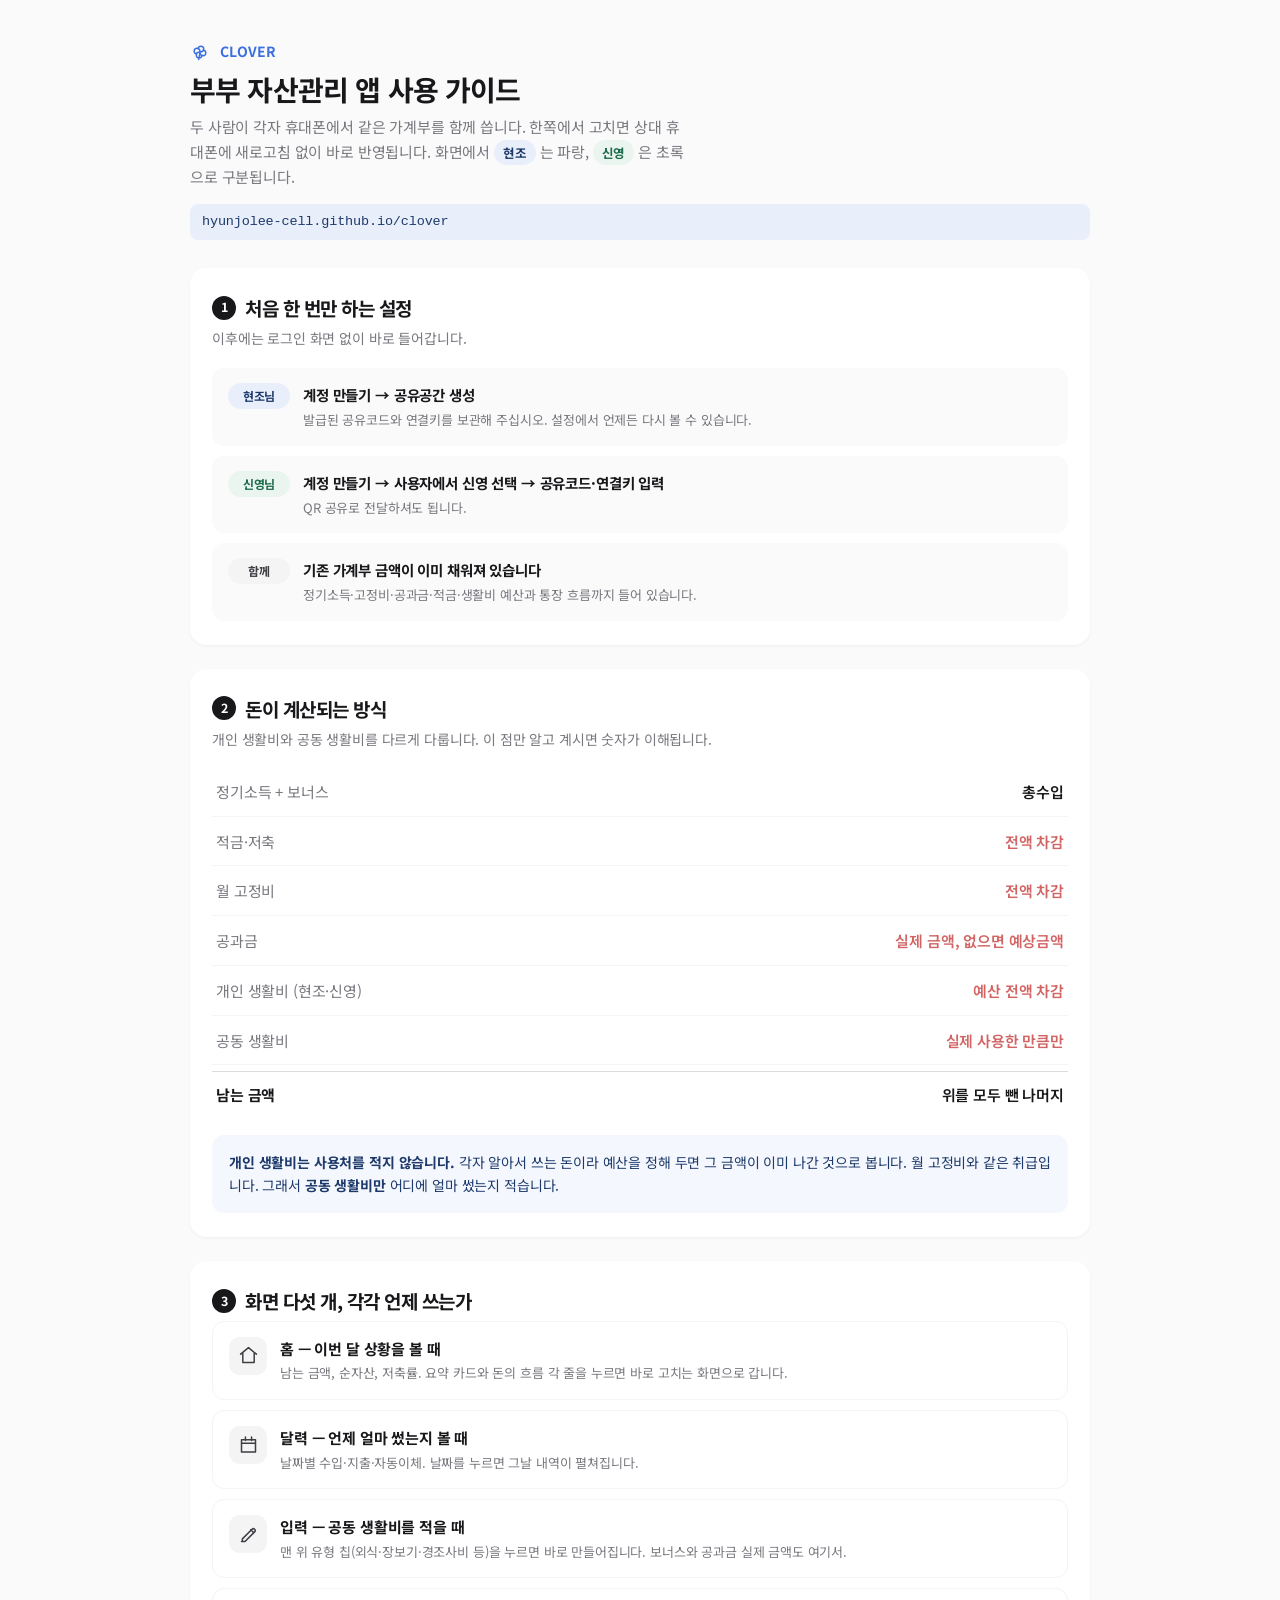
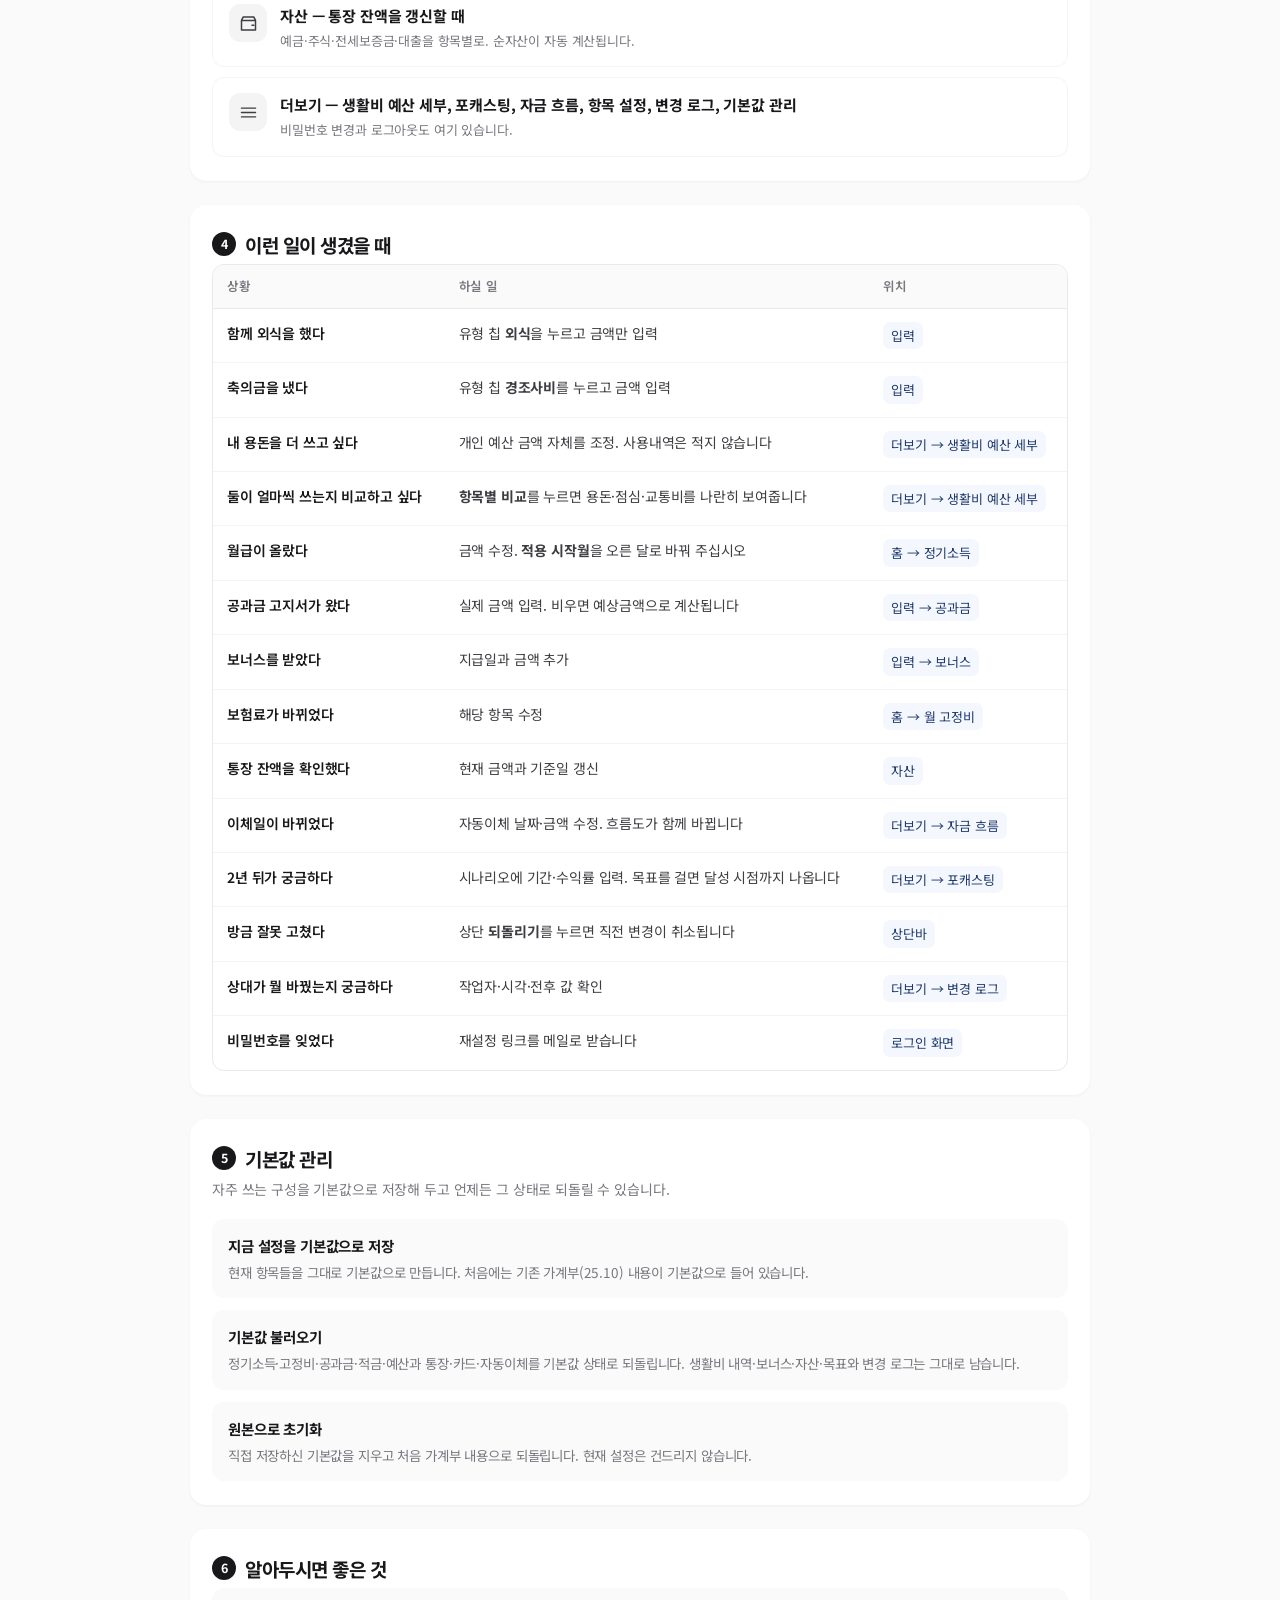
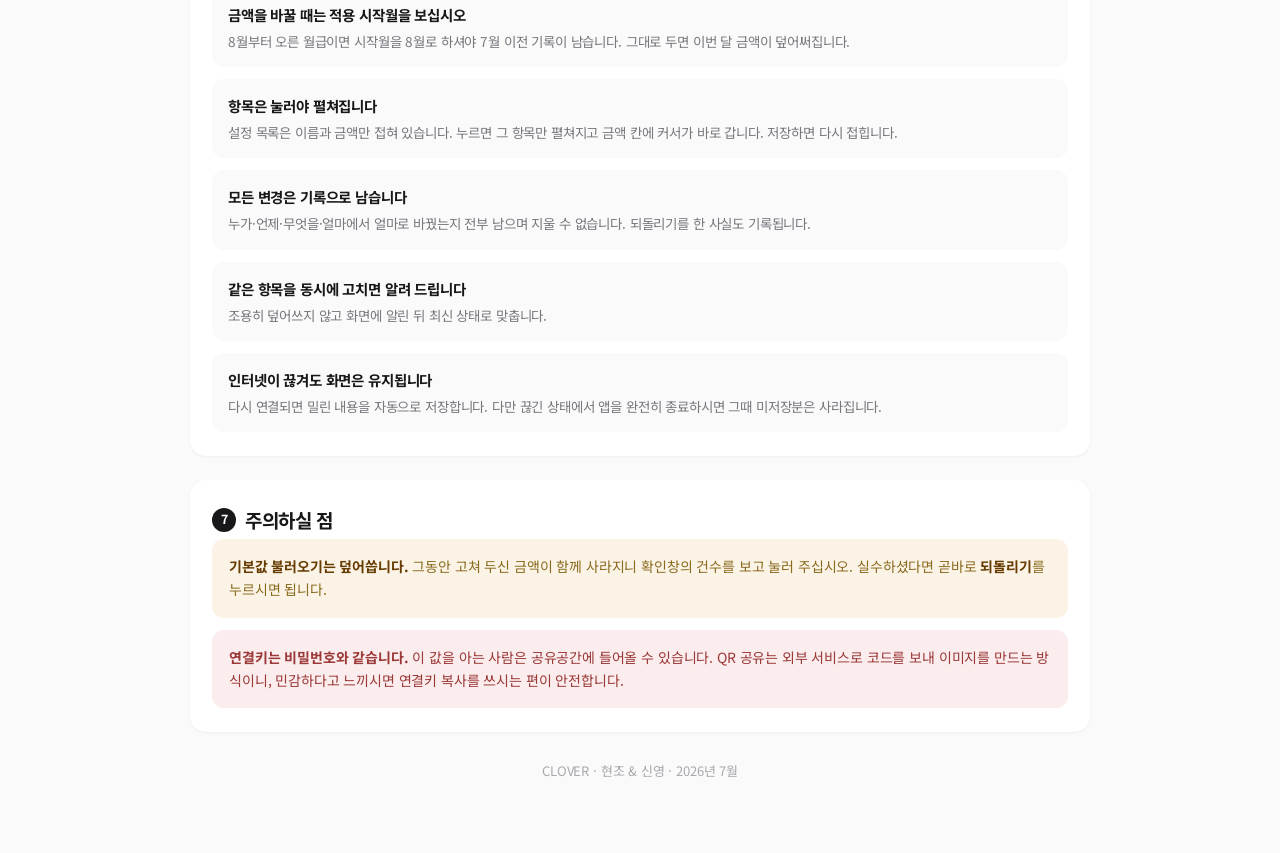
==== guide.html @ ae9b634a "요약 값에서 세부 화면으로 바로 이동 + 사용 설명서를 앱에 포함 - 현조·신영 생활비를 누르면 각자 예산 세부로 이동 - 공동 생활비 막대, 순자산, 달력·예산 세부의 요약 카드" ====
<!doctype html>
<html lang="ko">
<head>
<meta charset="UTF-8">
<meta name="viewport" content="width=device-width, initial-scale=1">
<meta name="color-scheme" content="light">
<meta name="theme-color" content="#3B6FE0">
<meta name="robots" content="noindex,nofollow">
<link rel="icon" href="./icon.svg" type="image/svg+xml">
<link rel="preconnect" href="https://fonts.gstatic.com" crossorigin>
<link rel="stylesheet" href="https://fonts.googleapis.com/css2?family=Noto+Sans+KR:wght@400;600;700&display=swap">
<title>CLOVER 사용 가이드</title>
</head>
<body>
<style>
  :root {
    color-scheme: light only;
    --blue: #3B6FE0;
    --blue-deep: #1E3A6B;
    --sky: #E8EFFB;
    --sky-light: #F4F7FD;
    --green: #3F9D78;
    --green-bg: #EAF5EF;
    --green-text: #1F6B4D;
    --g50: #FAFAFA;
    --g100: #F4F4F5;
    --g200: #E9E9EC;
    --g300: #DCDCE0;
    --g400: #A8A8AE;
    --g500: #78787F;
    --g700: #3D3D42;
    --g800: #27272A;
    --g900: #18181B;
    --danger: #D26464;
    --danger-bg: #FBEDED;
    --danger-text: #9B3838;
    --warn-bg: #FBF4E6;
    --warn-text: #8A6A1F;
    --r: 16px;
    --sh: 0 1px 3px rgba(27, 27, 31, .05);
  }
  @media (prefers-color-scheme: dark) { :root { color-scheme: light only; } }
  :root[data-theme="dark"], :root[data-theme="light"] { color-scheme: light only; }

  * { box-sizing: border-box; }

  body {
    margin: 0;
    padding: 40px 20px 72px;
    background: var(--g50);
    color: var(--g900);
    font-family: 'Noto Sans KR', -apple-system, BlinkMacSystemFont,
                 'Apple SD Gothic Neo', 'Malgun Gothic', sans-serif;
    font-size: 15px;
    line-height: 1.65;
    letter-spacing: -.01em;
    -webkit-font-smoothing: antialiased;
  }

  .wrap { max-width: 900px; margin: 0 auto; display: grid; gap: 24px; }

  header { display: grid; gap: 8px; margin-bottom: 4px; }
  .brand {
    display: inline-flex; align-items: center; gap: 10px;
    color: var(--blue); font-weight: 700; font-size: 14px; letter-spacing: .02em;
  }
  h1 { margin: 0; font-size: 28px; line-height: 1.3; letter-spacing: -.03em; text-wrap: balance; }
  .sub { margin: 0; color: var(--g500); max-width: 62ch; }
  .url {
    display: inline-block; margin-top: 6px;
    font-family: ui-monospace, SFMono-Regular, Menlo, monospace;
    font-size: 13.5px; color: var(--blue-deep);
    background: var(--sky); border-radius: 8px; padding: 7px 12px;
    text-decoration: none;
  }

  section { background: #fff; border-radius: var(--r); box-shadow: var(--sh); padding: 24px 22px; }
  h2 {
    margin: 0 0 4px; font-size: 19px; letter-spacing: -.025em;
    display: flex; align-items: center; gap: 9px;
  }
  h2 .n {
    display: grid; place-items: center;
    width: 24px; height: 24px; flex-shrink: 0;
    background: var(--g900); color: #fff;
    border-radius: 999px; font-size: 12.5px; font-weight: 700;
  }
  .cap { margin: 0 0 18px; color: var(--g500); font-size: 14px; }

  .steps { display: grid; gap: 10px; }
  .step {
    display: flex; gap: 13px; align-items: flex-start;
    background: var(--g50); border-radius: 12px; padding: 15px 16px;
  }
  .step .who {
    flex-shrink: 0; min-width: 62px;
    font-size: 12px; font-weight: 700;
    border-radius: 999px; padding: 3px 9px; text-align: center;
  }
  .who.hj { background: var(--sky); color: var(--blue-deep); }
  .who.sy { background: var(--green-bg); color: var(--green-text); }
  .who.both { background: var(--g100); color: var(--g700); }
  .step b { display: block; font-size: 14.5px; }
  .step small { display: block; color: var(--g500); font-size: 13px; margin-top: 2px; }

  .tabs { display: grid; gap: 10px; }
  .tab {
    display: flex; gap: 13px; align-items: flex-start;
    padding: 15px 16px; border: 1px solid var(--g100); border-radius: 12px;
  }
  .tab .ic {
    display: grid; place-items: center;
    width: 38px; height: 38px; flex-shrink: 0;
    background: var(--g100); color: var(--g700); border-radius: 11px;
  }
  .tab b { display: block; font-size: 15px; }
  .tab small { display: block; color: var(--g500); font-size: 13px; margin-top: 1px; }

  .table-wrap { overflow-x: auto; border-radius: 12px; border: 1px solid var(--g200); }
  table { width: 100%; border-collapse: collapse; font-size: 14px; min-width: 540px; }
  thead th {
    background: var(--g50); color: var(--g500);
    font-size: 12.5px; font-weight: 600; text-align: left;
    padding: 11px 14px; border-bottom: 1px solid var(--g200); white-space: nowrap;
  }
  tbody td { padding: 13px 14px; border-bottom: 1px solid var(--g100); vertical-align: top; }
  tbody tr:last-child td { border-bottom: none; }
  tbody td:first-child { font-weight: 600; color: var(--g900); white-space: nowrap; }
  tbody td:nth-child(2) { color: var(--g700); }
  .path {
    font-size: 13px; color: var(--blue-deep);
    background: var(--sky-light); border-radius: 7px;
    padding: 3px 8px; display: inline-block; white-space: nowrap;
  }

  /* 계산 방식 도식 */
  .calc { display: grid; gap: 2px; font-variant-numeric: tabular-nums; }
  .calc div {
    display: flex; justify-content: space-between; gap: 12px;
    padding: 11px 4px; border-bottom: 1px solid var(--g100);
  }
  .calc div:last-child { border-bottom: none; }
  .calc span { color: var(--g500); }
  .calc b { font-weight: 600; }
  .calc .sum {
    border-top: 1px solid var(--g300); border-bottom: none;
    font-weight: 700; margin-top: 4px;
  }
  .calc .sum span { color: var(--g900); font-weight: 700; }
  .minus { color: var(--danger); }
  .note-inline { color: var(--g400); font-size: 12.5px; }

  .tips { display: grid; gap: 12px; }
  .tip { display: grid; gap: 3px; padding: 15px 16px; background: var(--g50); border-radius: 12px; }
  .tip b { font-size: 14.5px; }
  .tip span { color: var(--g500); font-size: 13.5px; }

  .callout {
    background: var(--warn-bg); color: var(--warn-text);
    border-radius: 12px; padding: 16px 17px; font-size: 14px;
  }
  .callout b { color: #663C02; }
  .danger-box {
    background: var(--danger-bg); color: var(--danger-text);
    border-radius: 12px; padding: 16px 17px; font-size: 14px;
  }
  .info-box {
    background: var(--sky-light); color: var(--blue-deep);
    border-radius: 12px; padding: 16px 17px; font-size: 14px;
  }

  .chip { font-size: 12.5px; font-weight: 700; padding: 3px 9px; border-radius: 999px; }
  .chip.hj { background: var(--sky); color: var(--blue-deep); }
  .chip.sy { background: var(--green-bg); color: var(--green-text); }

  footer { color: var(--g400); font-size: 13px; text-align: center; padding-top: 4px; }

  @media (max-width: 620px) {
    body { padding: 28px 15px 56px; }
    h1 { font-size: 24px; }
    section { padding: 20px 17px; }
    .step { flex-direction: column; gap: 7px; }
    .step .who { min-width: 0; align-self: flex-start; }
  }
  @media print {
    body { background: #fff; padding: 0; }
    section { box-shadow: none; border: 1px solid var(--g200); break-inside: avoid; }
  }
</style>

<div class="wrap">
  <header>
    <span class="brand">
      <svg width="20" height="20" viewBox="0 0 24 24" fill="none" stroke="currentColor"
           stroke-width="1.7" stroke-linecap="round" stroke-linejoin="round">
        <path d="M12 12c0-2.5-1.5-4.5-3.5-4.5S5 9.2 5 11s1.6 3.2 3.5 3.2M12 12c2.5 0 4.5-1.5 4.5-3.5S14.8 5 13 5s-3.2 1.6-3.2 3.5M12 12c0 2.5 1.5 4.5 3.5 4.5S19 14.8 19 13s-1.6-3.2-3.5-3.2M12 12c-2.5 0-4.5 1.5-4.5 3.5S9.2 19 11 19s3.2-1.6 3.2-3.5M12 12l-1.5 9"/>
      </svg>
      CLOVER
    </span>
    <h1>부부 자산관리 앱 사용 가이드</h1>
    <p class="sub">두 사람이 각자 휴대폰에서 같은 가계부를 함께 씁니다.
      한쪽에서 고치면 상대 휴대폰에 새로고침 없이 바로 반영됩니다.
      화면에서 <span class="chip hj">현조</span> 는 파랑, <span class="chip sy">신영</span> 은 초록으로 구분됩니다.</p>
    <a class="url" href="https://hyunjolee-cell.github.io/clover/" target="_blank"
       rel="noopener">hyunjolee-cell.github.io/clover</a>
  </header>

  <section>
    <h2><span class="n">1</span>처음 한 번만 하는 설정</h2>
    <p class="cap">이후에는 로그인 화면 없이 바로 들어갑니다.</p>
    <div class="steps">
      <div class="step">
        <span class="who hj">현조님</span>
        <div>
          <b>계정 만들기 → 공유공간 생성</b>
          <small>발급된 공유코드와 연결키를 보관해 주십시오. 설정에서 언제든 다시 볼 수 있습니다.</small>
        </div>
      </div>
      <div class="step">
        <span class="who sy">신영님</span>
        <div>
          <b>계정 만들기 → 사용자에서 신영 선택 → 공유코드·연결키 입력</b>
          <small>QR 공유로 전달하셔도 됩니다.</small>
        </div>
      </div>
      <div class="step">
        <span class="who both">함께</span>
        <div>
          <b>기존 가계부 금액이 이미 채워져 있습니다</b>
          <small>정기소득·고정비·공과금·적금·생활비 예산과 통장 흐름까지 들어 있습니다.</small>
        </div>
      </div>
    </div>
  </section>

  <section>
    <h2><span class="n">2</span>돈이 계산되는 방식</h2>
    <p class="cap">개인 생활비와 공동 생활비를 다르게 다룹니다. 이 점만 알고 계시면 숫자가 이해됩니다.</p>
    <div class="calc">
      <div><span>정기소득 + 보너스</span><b>총수입</b></div>
      <div><span>적금·저축</span><b class="minus">전액 차감</b></div>
      <div><span>월 고정비</span><b class="minus">전액 차감</b></div>
      <div><span>공과금</span><b class="minus">실제 금액, 없으면 예상금액</b></div>
      <div><span>개인 생활비 (현조·신영)</span><b class="minus">예산 전액 차감</b></div>
      <div><span>공동 생활비</span><b class="minus">실제 사용한 만큼만</b></div>
      <div class="sum"><span>남는 금액</span><b>위를 모두 뺀 나머지</b></div>
    </div>
    <div class="info-box" style="margin-top:16px">
      <b>개인 생활비는 사용처를 적지 않습니다.</b>
      각자 알아서 쓰는 돈이라 예산을 정해 두면 그 금액이 이미 나간 것으로 봅니다.
      월 고정비와 같은 취급입니다. 그래서 <b>공동 생활비만</b> 어디에 얼마 썼는지 적습니다.
    </div>
  </section>

  <section>
    <h2><span class="n">3</span>화면 다섯 개, 각각 언제 쓰는가</h2>
    <div class="tabs">
      <div class="tab">
        <span class="ic"><svg width="21" height="21" viewBox="0 0 24 24" fill="none" stroke="currentColor" stroke-width="1.7" stroke-linecap="round" stroke-linejoin="round"><path d="M3 10.5 12 3l9 7.5M5.5 9.5V20h13V9.5"/></svg></span>
        <div><b>홈 — 이번 달 상황을 볼 때</b>
          <small>남는 금액, 순자산, 저축률. 요약 카드와 돈의 흐름 각 줄을 누르면 바로 고치는 화면으로 갑니다.</small></div>
      </div>
      <div class="tab">
        <span class="ic"><svg width="21" height="21" viewBox="0 0 24 24" fill="none" stroke="currentColor" stroke-width="1.7" stroke-linecap="round" stroke-linejoin="round"><path d="M4 6.5h16v14H4zM4 10.5h16M8.5 3.5v4M15.5 3.5v4"/></svg></span>
        <div><b>달력 — 언제 얼마 썼는지 볼 때</b>
          <small>날짜별 수입·지출·자동이체. 날짜를 누르면 그날 내역이 펼쳐집니다.</small></div>
      </div>
      <div class="tab">
        <span class="ic"><svg width="21" height="21" viewBox="0 0 24 24" fill="none" stroke="currentColor" stroke-width="1.7" stroke-linecap="round" stroke-linejoin="round"><path d="M4 20h4L19 9a2.1 2.1 0 0 0-3-3L5 17v3zM14.5 6.5l3 3"/></svg></span>
        <div><b>입력 — 공동 생활비를 적을 때</b>
          <small>맨 위 유형 칩(외식·장보기·경조사비 등)을 누르면 바로 만들어집니다. 보너스와 공과금 실제 금액도 여기서.</small></div>
      </div>
      <div class="tab">
        <span class="ic"><svg width="21" height="21" viewBox="0 0 24 24" fill="none" stroke="currentColor" stroke-width="1.7" stroke-linecap="round" stroke-linejoin="round"><path d="M4 8.5h16v11H4zM4 8.5 6 4.5h12l2 4M16 14h2"/></svg></span>
        <div><b>자산 — 통장 잔액을 갱신할 때</b>
          <small>예금·주식·전세보증금·대출을 항목별로. 순자산이 자동 계산됩니다.</small></div>
      </div>
      <div class="tab">
        <span class="ic"><svg width="21" height="21" viewBox="0 0 24 24" fill="none" stroke="currentColor" stroke-width="1.7" stroke-linecap="round" stroke-linejoin="round"><path d="M4 7h16M4 12h16M4 17h16"/></svg></span>
        <div><b>더보기 — 생활비 예산 세부, 포캐스팅, 자금 흐름, 항목 설정, 변경 로그, 기본값 관리</b>
          <small>비밀번호 변경과 로그아웃도 여기 있습니다.</small></div>
      </div>
    </div>
  </section>

  <section>
    <h2><span class="n">4</span>이런 일이 생겼을 때</h2>
    <div class="table-wrap">
      <table>
        <thead><tr><th>상황</th><th>하실 일</th><th>위치</th></tr></thead>
        <tbody>
          <tr>
            <td>함께 외식을 했다</td>
            <td>유형 칩 <b>외식</b>을 누르고 금액만 입력</td>
            <td><span class="path">입력</span></td>
          </tr>
          <tr>
            <td>축의금을 냈다</td>
            <td>유형 칩 <b>경조사비</b>를 누르고 금액 입력</td>
            <td><span class="path">입력</span></td>
          </tr>
          <tr>
            <td>내 용돈을 더 쓰고 싶다</td>
            <td>개인 예산 금액 자체를 조정. 사용내역은 적지 않습니다</td>
            <td><span class="path">더보기 → 생활비 예산 세부</span></td>
          </tr>
          <tr>
            <td>둘이 얼마씩 쓰는지 비교하고 싶다</td>
            <td><b>항목별 비교</b>를 누르면 용돈·점심·교통비를 나란히 보여줍니다</td>
            <td><span class="path">더보기 → 생활비 예산 세부</span></td>
          </tr>
          <tr>
            <td>월급이 올랐다</td>
            <td>금액 수정. <b>적용 시작월</b>을 오른 달로 바꿔 주십시오</td>
            <td><span class="path">홈 → 정기소득</span></td>
          </tr>
          <tr>
            <td>공과금 고지서가 왔다</td>
            <td>실제 금액 입력. 비우면 예상금액으로 계산됩니다</td>
            <td><span class="path">입력 → 공과금</span></td>
          </tr>
          <tr>
            <td>보너스를 받았다</td>
            <td>지급일과 금액 추가</td>
            <td><span class="path">입력 → 보너스</span></td>
          </tr>
          <tr>
            <td>보험료가 바뀌었다</td>
            <td>해당 항목 수정</td>
            <td><span class="path">홈 → 월 고정비</span></td>
          </tr>
          <tr>
            <td>통장 잔액을 확인했다</td>
            <td>현재 금액과 기준일 갱신</td>
            <td><span class="path">자산</span></td>
          </tr>
          <tr>
            <td>이체일이 바뀌었다</td>
            <td>자동이체 날짜·금액 수정. 흐름도가 함께 바뀝니다</td>
            <td><span class="path">더보기 → 자금 흐름</span></td>
          </tr>
          <tr>
            <td>2년 뒤가 궁금하다</td>
            <td>시나리오에 기간·수익률 입력. 목표를 걸면 달성 시점까지 나옵니다</td>
            <td><span class="path">더보기 → 포캐스팅</span></td>
          </tr>
          <tr>
            <td>방금 잘못 고쳤다</td>
            <td>상단 <b>되돌리기</b>를 누르면 직전 변경이 취소됩니다</td>
            <td><span class="path">상단바</span></td>
          </tr>
          <tr>
            <td>상대가 뭘 바꿨는지 궁금하다</td>
            <td>작업자·시각·전후 값 확인</td>
            <td><span class="path">더보기 → 변경 로그</span></td>
          </tr>
          <tr>
            <td>비밀번호를 잊었다</td>
            <td>재설정 링크를 메일로 받습니다</td>
            <td><span class="path">로그인 화면</span></td>
          </tr>
        </tbody>
      </table>
    </div>
  </section>

  <section>
    <h2><span class="n">5</span>기본값 관리</h2>
    <p class="cap">자주 쓰는 구성을 기본값으로 저장해 두고 언제든 그 상태로 되돌릴 수 있습니다.</p>
    <div class="tips">
      <div class="tip">
        <b>지금 설정을 기본값으로 저장</b>
        <span>현재 항목들을 그대로 기본값으로 만듭니다.
          처음에는 기존 가계부(25.10) 내용이 기본값으로 들어 있습니다.</span>
      </div>
      <div class="tip">
        <b>기본값 불러오기</b>
        <span>정기소득·고정비·공과금·적금·예산과 통장·카드·자동이체를 기본값 상태로 되돌립니다.
          생활비 내역·보너스·자산·목표와 변경 로그는 그대로 남습니다.</span>
      </div>
      <div class="tip">
        <b>원본으로 초기화</b>
        <span>직접 저장하신 기본값을 지우고 처음 가계부 내용으로 되돌립니다.
          현재 설정은 건드리지 않습니다.</span>
      </div>
    </div>
  </section>

  <section>
    <h2><span class="n">6</span>알아두시면 좋은 것</h2>
    <div class="tips">
      <div class="tip">
        <b>금액을 바꿀 때는 적용 시작월을 보십시오</b>
        <span>8월부터 오른 월급이면 시작월을 8월로 하셔야 7월 이전 기록이 남습니다.
          그대로 두면 이번 달 금액이 덮어써집니다.</span>
      </div>
      <div class="tip">
        <b>항목은 눌러야 펼쳐집니다</b>
        <span>설정 목록은 이름과 금액만 접혀 있습니다.
          누르면 그 항목만 펼쳐지고 금액 칸에 커서가 바로 갑니다. 저장하면 다시 접힙니다.</span>
      </div>
      <div class="tip">
        <b>모든 변경은 기록으로 남습니다</b>
        <span>누가·언제·무엇을·얼마에서 얼마로 바꿨는지 전부 남으며 지울 수 없습니다.
          되돌리기를 한 사실도 기록됩니다.</span>
      </div>
      <div class="tip">
        <b>같은 항목을 동시에 고치면 알려 드립니다</b>
        <span>조용히 덮어쓰지 않고 화면에 알린 뒤 최신 상태로 맞춥니다.</span>
      </div>
      <div class="tip">
        <b>인터넷이 끊겨도 화면은 유지됩니다</b>
        <span>다시 연결되면 밀린 내용을 자동으로 저장합니다.
          다만 끊긴 상태에서 앱을 완전히 종료하시면 그때 미저장분은 사라집니다.</span>
      </div>
    </div>
  </section>

  <section>
    <h2><span class="n">7</span>주의하실 점</h2>
    <div class="tips">
      <div class="callout">
        <b>기본값 불러오기는 덮어씁니다.</b>
        그동안 고쳐 두신 금액이 함께 사라지니 확인창의 건수를 보고 눌러 주십시오.
        실수하셨다면 곧바로 <b>되돌리기</b>를 누르시면 됩니다.
      </div>
      <div class="danger-box">
        <b>연결키는 비밀번호와 같습니다.</b>
        이 값을 아는 사람은 공유공간에 들어올 수 있습니다.
        QR 공유는 외부 서비스로 코드를 보내 이미지를 만드는 방식이니,
        민감하다고 느끼시면 연결키 복사를 쓰시는 편이 안전합니다.
      </div>
    </div>
  </section>

  <footer>CLOVER · 현조 &amp; 신영 · 2026년 7월</footer>
</div>

</body>
</html>
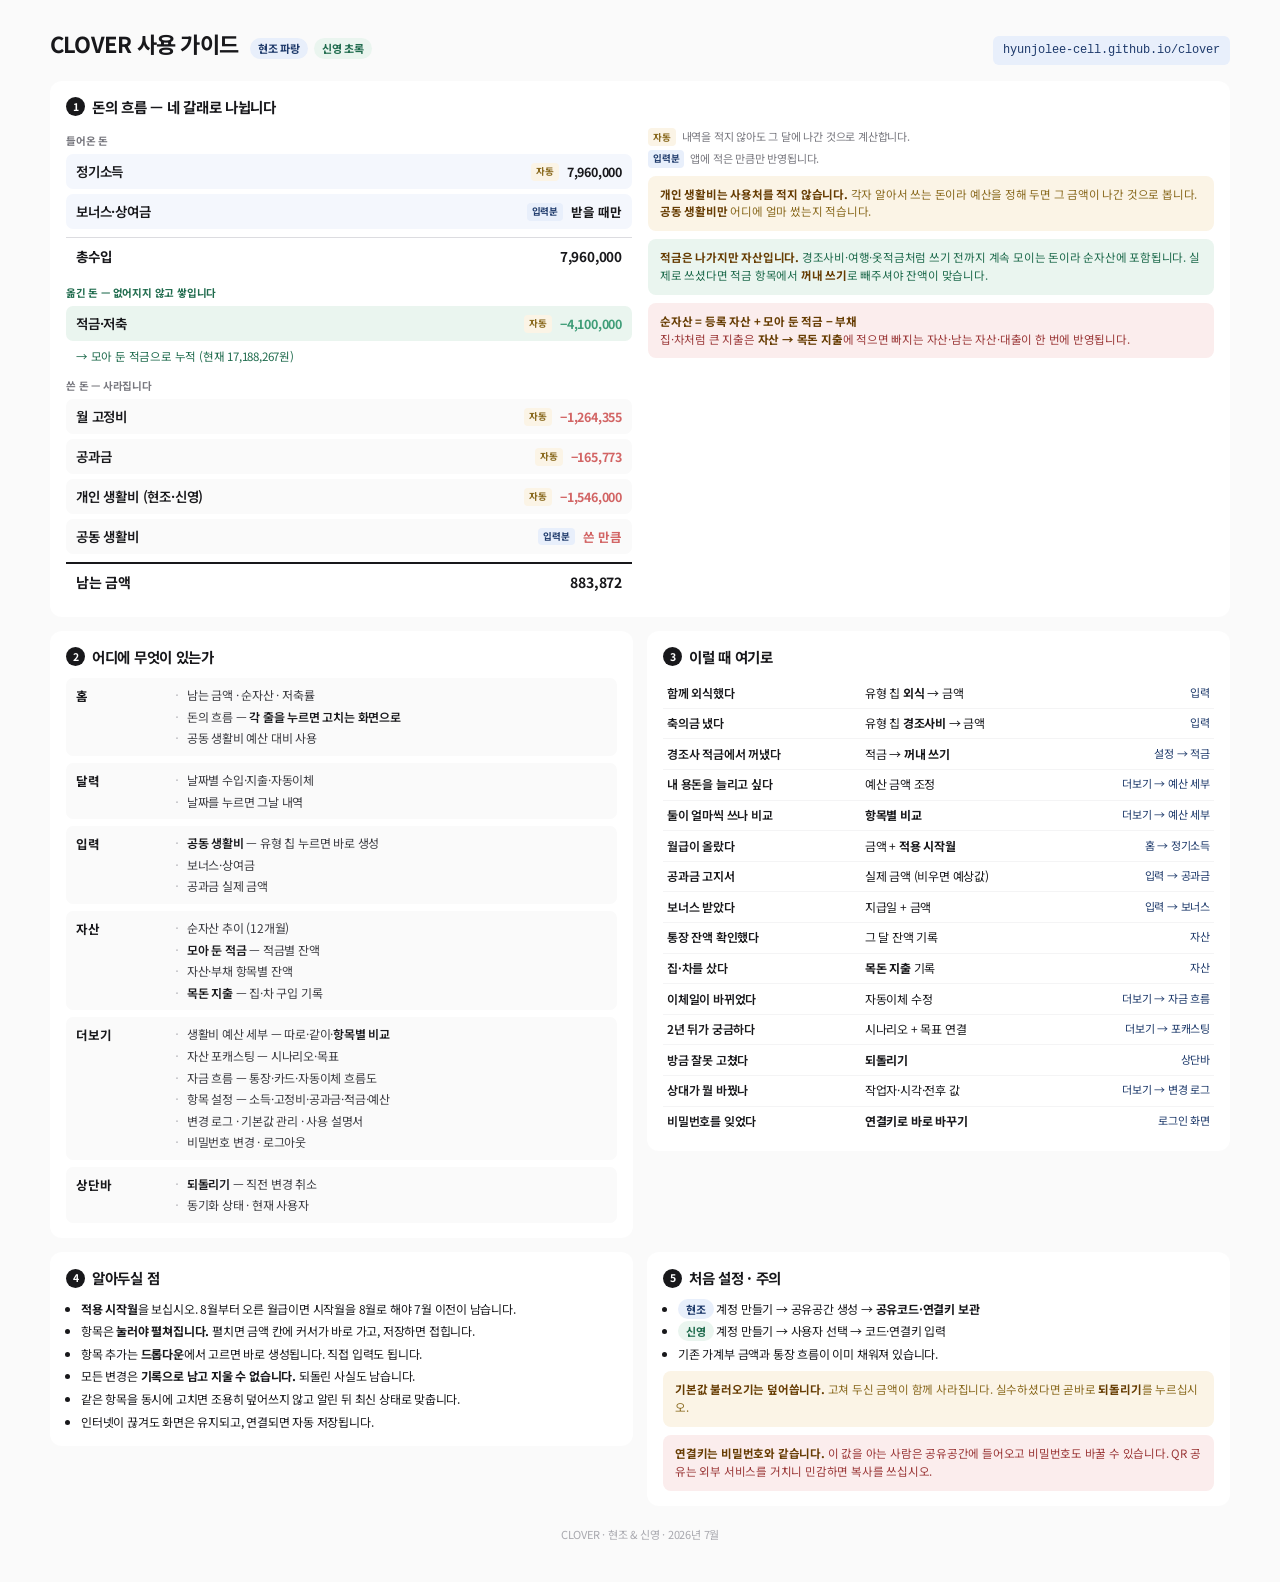
==== commit f99a4b59: "사용 설명서를 한 장으로 압축하고 돈의 흐름 로직 반영 - 돈의 흐름을 들어온 돈 / 옮긴 돈(쌓임) / 쓴 돈 세 묶음 도식으로 - 자동·입력분 구분을 태그로 표시 - 화면별 기" ====
--- a/guide.html
+++ b/guide.html
@@ -15,423 +15,292 @@
 <style>
   :root {
     color-scheme: light only;
-    --blue: #3B6FE0;
-    --blue-deep: #1E3A6B;
-    --sky: #E8EFFB;
-    --sky-light: #F4F7FD;
-    --green: #3F9D78;
-    --green-bg: #EAF5EF;
-    --green-text: #1F6B4D;
-    --g50: #FAFAFA;
-    --g100: #F4F4F5;
-    --g200: #E9E9EC;
-    --g300: #DCDCE0;
-    --g400: #A8A8AE;
-    --g500: #78787F;
-    --g700: #3D3D42;
-    --g800: #27272A;
-    --g900: #18181B;
-    --danger: #D26464;
-    --danger-bg: #FBEDED;
-    --danger-text: #9B3838;
-    --warn-bg: #FBF4E6;
-    --warn-text: #8A6A1F;
-    --r: 16px;
-    --sh: 0 1px 3px rgba(27, 27, 31, .05);
+    --blue: #3B6FE0; --blue-deep: #1E3A6B; --sky: #E8EFFB; --sky-l: #F4F7FD;
+    --green: #3F9D78; --green-bg: #EAF5EF; --green-t: #1F6B4D;
+    --warn-bg: #FBF4E6; --warn-t: #8A6A1F;
+    --red: #D26464; --red-bg: #FBEDED; --red-t: #9B3838;
+    --g50: #FAFAFA; --g100: #F4F4F5; --g200: #E9E9EC; --g300: #DCDCE0;
+    --g400: #A8A8AE; --g500: #78787F; --g700: #3D3D42; --g900: #18181B;
   }
   @media (prefers-color-scheme: dark) { :root { color-scheme: light only; } }
   :root[data-theme="dark"], :root[data-theme="light"] { color-scheme: light only; }
 
   * { box-sizing: border-box; }
-
   body {
-    margin: 0;
-    padding: 40px 20px 72px;
-    background: var(--g50);
-    color: var(--g900);
-    font-family: 'Noto Sans KR', -apple-system, BlinkMacSystemFont,
-                 'Apple SD Gothic Neo', 'Malgun Gothic', sans-serif;
-    font-size: 15px;
-    line-height: 1.65;
-    letter-spacing: -.01em;
+    margin: 0; padding: 26px 18px 40px;
+    background: var(--g50); color: var(--g900);
+    font-family: 'Noto Sans KR', -apple-system, 'Malgun Gothic', sans-serif;
+    font-size: 13.5px; line-height: 1.55; letter-spacing: -.015em;
     -webkit-font-smoothing: antialiased;
   }
-
-  .wrap { max-width: 900px; margin: 0 auto; display: grid; gap: 24px; }
-
-  header { display: grid; gap: 8px; margin-bottom: 4px; }
-  .brand {
-    display: inline-flex; align-items: center; gap: 10px;
-    color: var(--blue); font-weight: 700; font-size: 14px; letter-spacing: .02em;
-  }
-  h1 { margin: 0; font-size: 28px; line-height: 1.3; letter-spacing: -.03em; text-wrap: balance; }
-  .sub { margin: 0; color: var(--g500); max-width: 62ch; }
+  .wrap { max-width: 1180px; margin: 0 auto; }
+
+  header { display: flex; align-items: baseline; gap: 12px; flex-wrap: wrap; margin-bottom: 16px; }
+  h1 { margin: 0; font-size: 22px; letter-spacing: -.035em; }
+  .who { display: flex; gap: 6px; }
+  .chip { font-size: 11px; font-weight: 700; padding: 2px 8px; border-radius: 999px; }
+  .chip.hj { background: var(--sky); color: var(--blue-deep); }
+  .chip.sy { background: var(--green-bg); color: var(--green-t); }
   .url {
-    display: inline-block; margin-top: 6px;
-    font-family: ui-monospace, SFMono-Regular, Menlo, monospace;
-    font-size: 13.5px; color: var(--blue-deep);
-    background: var(--sky); border-radius: 8px; padding: 7px 12px;
-    text-decoration: none;
-  }
-
-  section { background: #fff; border-radius: var(--r); box-shadow: var(--sh); padding: 24px 22px; }
+    margin-left: auto; font-family: ui-monospace, Menlo, monospace; font-size: 12px;
+    color: var(--blue-deep); background: var(--sky); padding: 5px 10px;
+    border-radius: 6px; text-decoration: none;
+  }
+
+  .cols { display: grid; grid-template-columns: 1fr 1fr; gap: 14px; align-items: start; }
+  section { background: #fff; border-radius: 12px; padding: 15px 16px; margin-bottom: 14px; }
   h2 {
-    margin: 0 0 4px; font-size: 19px; letter-spacing: -.025em;
-    display: flex; align-items: center; gap: 9px;
+    margin: 0 0 10px; font-size: 14.5px; letter-spacing: -.02em;
+    display: flex; align-items: center; gap: 7px;
   }
   h2 .n {
-    display: grid; place-items: center;
-    width: 24px; height: 24px; flex-shrink: 0;
-    background: var(--g900); color: #fff;
-    border-radius: 999px; font-size: 12.5px; font-weight: 700;
-  }
-  .cap { margin: 0 0 18px; color: var(--g500); font-size: 14px; }
-
-  .steps { display: grid; gap: 10px; }
-  .step {
-    display: flex; gap: 13px; align-items: flex-start;
-    background: var(--g50); border-radius: 12px; padding: 15px 16px;
-  }
-  .step .who {
-    flex-shrink: 0; min-width: 62px;
-    font-size: 12px; font-weight: 700;
-    border-radius: 999px; padding: 3px 9px; text-align: center;
-  }
-  .who.hj { background: var(--sky); color: var(--blue-deep); }
-  .who.sy { background: var(--green-bg); color: var(--green-text); }
-  .who.both { background: var(--g100); color: var(--g700); }
-  .step b { display: block; font-size: 14.5px; }
-  .step small { display: block; color: var(--g500); font-size: 13px; margin-top: 2px; }
-
-  .tabs { display: grid; gap: 10px; }
-  .tab {
-    display: flex; gap: 13px; align-items: flex-start;
-    padding: 15px 16px; border: 1px solid var(--g100); border-radius: 12px;
-  }
-  .tab .ic {
-    display: grid; place-items: center;
-    width: 38px; height: 38px; flex-shrink: 0;
-    background: var(--g100); color: var(--g700); border-radius: 11px;
-  }
-  .tab b { display: block; font-size: 15px; }
-  .tab small { display: block; color: var(--g500); font-size: 13px; margin-top: 1px; }
-
-  .table-wrap { overflow-x: auto; border-radius: 12px; border: 1px solid var(--g200); }
-  table { width: 100%; border-collapse: collapse; font-size: 14px; min-width: 540px; }
-  thead th {
-    background: var(--g50); color: var(--g500);
-    font-size: 12.5px; font-weight: 600; text-align: left;
-    padding: 11px 14px; border-bottom: 1px solid var(--g200); white-space: nowrap;
-  }
-  tbody td { padding: 13px 14px; border-bottom: 1px solid var(--g100); vertical-align: top; }
-  tbody tr:last-child td { border-bottom: none; }
-  tbody td:first-child { font-weight: 600; color: var(--g900); white-space: nowrap; }
-  tbody td:nth-child(2) { color: var(--g700); }
-  .path {
-    font-size: 13px; color: var(--blue-deep);
-    background: var(--sky-light); border-radius: 7px;
-    padding: 3px 8px; display: inline-block; white-space: nowrap;
-  }
-
-  /* 계산 방식 도식 */
-  .calc { display: grid; gap: 2px; font-variant-numeric: tabular-nums; }
-  .calc div {
-    display: flex; justify-content: space-between; gap: 12px;
-    padding: 11px 4px; border-bottom: 1px solid var(--g100);
-  }
-  .calc div:last-child { border-bottom: none; }
-  .calc span { color: var(--g500); }
-  .calc b { font-weight: 600; }
-  .calc .sum {
-    border-top: 1px solid var(--g300); border-bottom: none;
-    font-weight: 700; margin-top: 4px;
-  }
-  .calc .sum span { color: var(--g900); font-weight: 700; }
-  .minus { color: var(--danger); }
-  .note-inline { color: var(--g400); font-size: 12.5px; }
-
-  .tips { display: grid; gap: 12px; }
-  .tip { display: grid; gap: 3px; padding: 15px 16px; background: var(--g50); border-radius: 12px; }
-  .tip b { font-size: 14.5px; }
-  .tip span { color: var(--g500); font-size: 13.5px; }
-
-  .callout {
-    background: var(--warn-bg); color: var(--warn-text);
-    border-radius: 12px; padding: 16px 17px; font-size: 14px;
-  }
-  .callout b { color: #663C02; }
-  .danger-box {
-    background: var(--danger-bg); color: var(--danger-text);
-    border-radius: 12px; padding: 16px 17px; font-size: 14px;
-  }
-  .info-box {
-    background: var(--sky-light); color: var(--blue-deep);
-    border-radius: 12px; padding: 16px 17px; font-size: 14px;
-  }
-
-  .chip { font-size: 12.5px; font-weight: 700; padding: 3px 9px; border-radius: 999px; }
-  .chip.hj { background: var(--sky); color: var(--blue-deep); }
-  .chip.sy { background: var(--green-bg); color: var(--green-text); }
-
-  footer { color: var(--g400); font-size: 13px; text-align: center; padding-top: 4px; }
-
-  @media (max-width: 620px) {
-    body { padding: 28px 15px 56px; }
-    h1 { font-size: 24px; }
-    section { padding: 20px 17px; }
-    .step { flex-direction: column; gap: 7px; }
-    .step .who { min-width: 0; align-self: flex-start; }
-  }
+    display: grid; place-items: center; width: 19px; height: 19px;
+    background: var(--g900); color: #fff; border-radius: 999px;
+    font-size: 10.5px; font-weight: 700;
+  }
+
+  /* 돈의 흐름 도식 */
+  .flow { display: grid; gap: 5px; }
+  .flow-band {
+    font-size: 10.5px; font-weight: 700; color: var(--g500);
+    padding-top: 5px;
+  }
+  .flow-band.keep { color: var(--green-t); }
+  .fr {
+    display: flex; align-items: center; gap: 8px;
+    padding: 7px 10px; border-radius: 7px; background: var(--g50);
+  }
+  .fr.in { background: var(--sky-l); }
+  .fr.keep { background: var(--green-bg); }
+  .fr.out { background: var(--g50); }
+  .fr .nm { flex: 1; font-weight: 600; }
+  .fr .amt { font-variant-numeric: tabular-nums; font-weight: 700; font-size: 12.5px; }
+  .fr .amt.minus { color: var(--red); }
+  .fr .amt.keep { color: var(--green); }
+  .tag {
+    font-size: 9.5px; font-weight: 700; padding: 1.5px 5px; border-radius: 4px;
+    background: var(--g200); color: var(--g500);
+  }
+  .tag.auto { background: var(--warn-bg); color: var(--warn-t); }
+  .tag.man { background: var(--sky); color: var(--blue-deep); }
+  .sumrow {
+    display: flex; justify-content: space-between; gap: 8px;
+    padding: 8px 10px; border-top: 1.5px solid var(--g300); margin-top: 3px;
+    font-weight: 700; font-variant-numeric: tabular-nums;
+  }
+  .sumrow.final { border-top: 2px solid var(--g900); font-size: 14px; }
+
+  .legend { display: grid; gap: 4px; margin-top: 10px; font-size: 11px; color: var(--g500); }
+  .legend div { display: flex; align-items: center; gap: 6px; }
+
+  /* 뎁스 트리 */
+  .tree { display: grid; gap: 7px; }
+  .node {
+    display: grid; grid-template-columns: 88px 1fr; gap: 10px; align-items: start;
+    padding: 8px 10px; background: var(--g50); border-radius: 7px;
+  }
+  .node > b { font-size: 12.5px; }
+  .kids { display: grid; gap: 3px; }
+  .kid { display: flex; gap: 7px; font-size: 12px; color: var(--g700); }
+  .kid i {
+    font-style: normal; color: var(--g400); flex-shrink: 0;
+    font-family: ui-monospace, monospace; font-size: 10px; padding-top: 2px;
+  }
+  .kid b { color: var(--g900); font-weight: 600; }
+
+  /* 상황 표 */
+  table { width: 100%; border-collapse: collapse; font-size: 12px; }
+  td { padding: 5.5px 4px; border-bottom: 1px solid var(--g100); vertical-align: top; }
+  tr:last-child td { border-bottom: none; }
+  td:first-child { font-weight: 600; white-space: nowrap; padding-right: 10px; }
+  td:last-child { text-align: right; white-space: nowrap; color: var(--blue-deep); font-size: 11px; }
+
+  .warn {
+    background: var(--warn-bg); color: var(--warn-t);
+    border-radius: 8px; padding: 10px 12px; font-size: 11.5px; margin-top: 8px;
+  }
+  .warn b { color: #663C02; }
+  .danger { background: var(--red-bg); color: var(--red-t); }
+
+  ul.tips { margin: 0; padding-left: 15px; display: grid; gap: 4px; font-size: 12px; }
+  ul.tips b { color: var(--g900); }
+
+  footer { color: var(--g400); font-size: 11px; text-align: center; margin-top: 6px; }
+
+  @media (max-width: 860px) { .cols { grid-template-columns: 1fr; } }
   @media print {
-    body { background: #fff; padding: 0; }
-    section { box-shadow: none; border: 1px solid var(--g200); break-inside: avoid; }
+    body { background: #fff; padding: 0; font-size: 11.5px; }
+    section { border: 1px solid var(--g200); break-inside: avoid; margin-bottom: 8px; }
+    .cols { gap: 8px; }
   }
 </style>
 
 <div class="wrap">
   <header>
-    <span class="brand">
-      <svg width="20" height="20" viewBox="0 0 24 24" fill="none" stroke="currentColor"
-           stroke-width="1.7" stroke-linecap="round" stroke-linejoin="round">
-        <path d="M12 12c0-2.5-1.5-4.5-3.5-4.5S5 9.2 5 11s1.6 3.2 3.5 3.2M12 12c2.5 0 4.5-1.5 4.5-3.5S14.8 5 13 5s-3.2 1.6-3.2 3.5M12 12c0 2.5 1.5 4.5 3.5 4.5S19 14.8 19 13s-1.6-3.2-3.5-3.2M12 12c-2.5 0-4.5 1.5-4.5 3.5S9.2 19 11 19s3.2-1.6 3.2-3.5M12 12l-1.5 9"/>
-      </svg>
-      CLOVER
-    </span>
-    <h1>부부 자산관리 앱 사용 가이드</h1>
-    <p class="sub">두 사람이 각자 휴대폰에서 같은 가계부를 함께 씁니다.
-      한쪽에서 고치면 상대 휴대폰에 새로고침 없이 바로 반영됩니다.
-      화면에서 <span class="chip hj">현조</span> 는 파랑, <span class="chip sy">신영</span> 은 초록으로 구분됩니다.</p>
+    <h1>CLOVER 사용 가이드</h1>
+    <span class="who"><span class="chip hj">현조 파랑</span><span class="chip sy">신영 초록</span></span>
     <a class="url" href="https://hyunjolee-cell.github.io/clover/" target="_blank"
        rel="noopener">hyunjolee-cell.github.io/clover</a>
   </header>
 
   <section>
-    <h2><span class="n">1</span>처음 한 번만 하는 설정</h2>
-    <p class="cap">이후에는 로그인 화면 없이 바로 들어갑니다.</p>
-    <div class="steps">
-      <div class="step">
-        <span class="who hj">현조님</span>
-        <div>
-          <b>계정 만들기 → 공유공간 생성</b>
-          <small>발급된 공유코드와 연결키를 보관해 주십시오. 설정에서 언제든 다시 볼 수 있습니다.</small>
-        </div>
-      </div>
-      <div class="step">
-        <span class="who sy">신영님</span>
-        <div>
-          <b>계정 만들기 → 사용자에서 신영 선택 → 공유코드·연결키 입력</b>
-          <small>QR 공유로 전달하셔도 됩니다.</small>
-        </div>
-      </div>
-      <div class="step">
-        <span class="who both">함께</span>
-        <div>
-          <b>기존 가계부 금액이 이미 채워져 있습니다</b>
-          <small>정기소득·고정비·공과금·적금·생활비 예산과 통장 흐름까지 들어 있습니다.</small>
+    <h2><span class="n">1</span>돈의 흐름 — 네 갈래로 나뉩니다</h2>
+    <div class="cols" style="gap:16px">
+      <div class="flow">
+        <div class="flow-band">들어온 돈</div>
+        <div class="fr in"><span class="nm">정기소득</span>
+          <span class="tag auto">자동</span><span class="amt">7,960,000</span></div>
+        <div class="fr in"><span class="nm">보너스·상여금</span>
+          <span class="tag man">입력분</span><span class="amt">받을 때만</span></div>
+        <div class="sumrow"><span>총수입</span><span>7,960,000</span></div>
+
+        <div class="flow-band keep">옮긴 돈 — 없어지지 않고 쌓입니다</div>
+        <div class="fr keep"><span class="nm">적금·저축</span>
+          <span class="tag auto">자동</span><span class="amt keep">−4,100,000</span></div>
+        <div class="fr keep" style="background:transparent;padding:2px 10px">
+          <span class="nm" style="font-weight:400;color:var(--green-t);font-size:11.5px">
+            → 모아 둔 적금으로 누적 (현재 17,188,267원)</span></div>
+
+        <div class="flow-band">쓴 돈 — 사라집니다</div>
+        <div class="fr out"><span class="nm">월 고정비</span>
+          <span class="tag auto">자동</span><span class="amt minus">−1,264,355</span></div>
+        <div class="fr out"><span class="nm">공과금</span>
+          <span class="tag auto">자동</span><span class="amt minus">−165,773</span></div>
+        <div class="fr out"><span class="nm">개인 생활비 (현조·신영)</span>
+          <span class="tag auto">자동</span><span class="amt minus">−1,546,000</span></div>
+        <div class="fr out"><span class="nm">공동 생활비</span>
+          <span class="tag man">입력분</span><span class="amt minus">쓴 만큼</span></div>
+        <div class="sumrow final"><span>남는 금액</span><span>883,872</span></div>
+      </div>
+
+      <div>
+        <div class="legend" style="margin-top:0">
+          <div><span class="tag auto">자동</span>내역을 적지 않아도 그 달에 나간 것으로 계산합니다.</div>
+          <div><span class="tag man">입력분</span>앱에 적은 만큼만 반영됩니다.</div>
+        </div>
+        <div class="warn">
+          <b>개인 생활비는 사용처를 적지 않습니다.</b>
+          각자 알아서 쓰는 돈이라 예산을 정해 두면 그 금액이 나간 것으로 봅니다.
+          <b>공동 생활비만</b> 어디에 얼마 썼는지 적습니다.
+        </div>
+        <div class="warn" style="background:var(--green-bg);color:var(--green-t)">
+          <b>적금은 나가지만 자산입니다.</b>
+          경조사비·여행·옷적금처럼 쓰기 전까지 계속 모이는 돈이라
+          순자산에 포함됩니다. 실제로 쓰셨다면
+          적금 항목에서 <b>꺼내 쓰기</b>로 빼주셔야 잔액이 맞습니다.
+        </div>
+        <div class="warn danger">
+          <b>순자산 = 등록 자산 + 모아 둔 적금 − 부채</b><br>
+          집·차처럼 큰 지출은 <b>자산 → 목돈 지출</b>에 적으면
+          빠지는 자산·남는 자산·대출이 한 번에 반영됩니다.
         </div>
       </div>
     </div>
   </section>
 
-  <section>
-    <h2><span class="n">2</span>돈이 계산되는 방식</h2>
-    <p class="cap">개인 생활비와 공동 생활비를 다르게 다룹니다. 이 점만 알고 계시면 숫자가 이해됩니다.</p>
-    <div class="calc">
-      <div><span>정기소득 + 보너스</span><b>총수입</b></div>
-      <div><span>적금·저축</span><b class="minus">전액 차감</b></div>
-      <div><span>월 고정비</span><b class="minus">전액 차감</b></div>
-      <div><span>공과금</span><b class="minus">실제 금액, 없으면 예상금액</b></div>
-      <div><span>개인 생활비 (현조·신영)</span><b class="minus">예산 전액 차감</b></div>
-      <div><span>공동 생활비</span><b class="minus">실제 사용한 만큼만</b></div>
-      <div class="sum"><span>남는 금액</span><b>위를 모두 뺀 나머지</b></div>
-    </div>
-    <div class="info-box" style="margin-top:16px">
-      <b>개인 생활비는 사용처를 적지 않습니다.</b>
-      각자 알아서 쓰는 돈이라 예산을 정해 두면 그 금액이 이미 나간 것으로 봅니다.
-      월 고정비와 같은 취급입니다. 그래서 <b>공동 생활비만</b> 어디에 얼마 썼는지 적습니다.
-    </div>
-  </section>
-
-  <section>
-    <h2><span class="n">3</span>화면 다섯 개, 각각 언제 쓰는가</h2>
-    <div class="tabs">
-      <div class="tab">
-        <span class="ic"><svg width="21" height="21" viewBox="0 0 24 24" fill="none" stroke="currentColor" stroke-width="1.7" stroke-linecap="round" stroke-linejoin="round"><path d="M3 10.5 12 3l9 7.5M5.5 9.5V20h13V9.5"/></svg></span>
-        <div><b>홈 — 이번 달 상황을 볼 때</b>
-          <small>남는 금액, 순자산, 저축률. 요약 카드와 돈의 흐름 각 줄을 누르면 바로 고치는 화면으로 갑니다.</small></div>
-      </div>
-      <div class="tab">
-        <span class="ic"><svg width="21" height="21" viewBox="0 0 24 24" fill="none" stroke="currentColor" stroke-width="1.7" stroke-linecap="round" stroke-linejoin="round"><path d="M4 6.5h16v14H4zM4 10.5h16M8.5 3.5v4M15.5 3.5v4"/></svg></span>
-        <div><b>달력 — 언제 얼마 썼는지 볼 때</b>
-          <small>날짜별 수입·지출·자동이체. 날짜를 누르면 그날 내역이 펼쳐집니다.</small></div>
-      </div>
-      <div class="tab">
-        <span class="ic"><svg width="21" height="21" viewBox="0 0 24 24" fill="none" stroke="currentColor" stroke-width="1.7" stroke-linecap="round" stroke-linejoin="round"><path d="M4 20h4L19 9a2.1 2.1 0 0 0-3-3L5 17v3zM14.5 6.5l3 3"/></svg></span>
-        <div><b>입력 — 공동 생활비를 적을 때</b>
-          <small>맨 위 유형 칩(외식·장보기·경조사비 등)을 누르면 바로 만들어집니다. 보너스와 공과금 실제 금액도 여기서.</small></div>
-      </div>
-      <div class="tab">
-        <span class="ic"><svg width="21" height="21" viewBox="0 0 24 24" fill="none" stroke="currentColor" stroke-width="1.7" stroke-linecap="round" stroke-linejoin="round"><path d="M4 8.5h16v11H4zM4 8.5 6 4.5h12l2 4M16 14h2"/></svg></span>
-        <div><b>자산 — 통장 잔액을 갱신할 때</b>
-          <small>예금·주식·전세보증금·대출을 항목별로. 순자산이 자동 계산됩니다.</small></div>
-      </div>
-      <div class="tab">
-        <span class="ic"><svg width="21" height="21" viewBox="0 0 24 24" fill="none" stroke="currentColor" stroke-width="1.7" stroke-linecap="round" stroke-linejoin="round"><path d="M4 7h16M4 12h16M4 17h16"/></svg></span>
-        <div><b>더보기 — 생활비 예산 세부, 포캐스팅, 자금 흐름, 항목 설정, 변경 로그, 기본값 관리</b>
-          <small>비밀번호 변경과 로그아웃도 여기 있습니다.</small></div>
-      </div>
-    </div>
-  </section>
-
-  <section>
-    <h2><span class="n">4</span>이런 일이 생겼을 때</h2>
-    <div class="table-wrap">
+  <div class="cols">
+    <section>
+      <h2><span class="n">2</span>어디에 무엇이 있는가</h2>
+      <div class="tree">
+        <div class="node"><b>홈</b>
+          <div class="kids">
+            <div class="kid"><i>·</i><span>남는 금액 · 순자산 · 저축률</span></div>
+            <div class="kid"><i>·</i><span>돈의 흐름 — <b>각 줄을 누르면 고치는 화면으로</b></span></div>
+            <div class="kid"><i>·</i><span>공동 생활비 예산 대비 사용</span></div>
+          </div>
+        </div>
+        <div class="node"><b>달력</b>
+          <div class="kids">
+            <div class="kid"><i>·</i><span>날짜별 수입·지출·자동이체</span></div>
+            <div class="kid"><i>·</i><span>날짜를 누르면 그날 내역</span></div>
+          </div>
+        </div>
+        <div class="node"><b>입력</b>
+          <div class="kids">
+            <div class="kid"><i>·</i><span><b>공동 생활비</b> — 유형 칩 누르면 바로 생성</span></div>
+            <div class="kid"><i>·</i><span>보너스·상여금</span></div>
+            <div class="kid"><i>·</i><span>공과금 실제 금액</span></div>
+          </div>
+        </div>
+        <div class="node"><b>자산</b>
+          <div class="kids">
+            <div class="kid"><i>·</i><span>순자산 추이 (12개월)</span></div>
+            <div class="kid"><i>·</i><span><b>모아 둔 적금</b> — 적금별 잔액</span></div>
+            <div class="kid"><i>·</i><span>자산·부채 항목별 잔액</span></div>
+            <div class="kid"><i>·</i><span><b>목돈 지출</b> — 집·차 구입 기록</span></div>
+          </div>
+        </div>
+        <div class="node"><b>더보기</b>
+          <div class="kids">
+            <div class="kid"><i>·</i><span>생활비 예산 세부 — 따로·같이·<b>항목별 비교</b></span></div>
+            <div class="kid"><i>·</i><span>자산 포캐스팅 — 시나리오·목표</span></div>
+            <div class="kid"><i>·</i><span>자금 흐름 — 통장·카드·자동이체 흐름도</span></div>
+            <div class="kid"><i>·</i><span>항목 설정 — 소득·고정비·공과금·적금·예산</span></div>
+            <div class="kid"><i>·</i><span>변경 로그 · 기본값 관리 · 사용 설명서</span></div>
+            <div class="kid"><i>·</i><span>비밀번호 변경 · 로그아웃</span></div>
+          </div>
+        </div>
+        <div class="node"><b>상단바</b>
+          <div class="kids">
+            <div class="kid"><i>·</i><span><b>되돌리기</b> — 직전 변경 취소</span></div>
+            <div class="kid"><i>·</i><span>동기화 상태 · 현재 사용자</span></div>
+          </div>
+        </div>
+      </div>
+    </section>
+
+    <section>
+      <h2><span class="n">3</span>이럴 때 여기로</h2>
       <table>
-        <thead><tr><th>상황</th><th>하실 일</th><th>위치</th></tr></thead>
-        <tbody>
-          <tr>
-            <td>함께 외식을 했다</td>
-            <td>유형 칩 <b>외식</b>을 누르고 금액만 입력</td>
-            <td><span class="path">입력</span></td>
-          </tr>
-          <tr>
-            <td>축의금을 냈다</td>
-            <td>유형 칩 <b>경조사비</b>를 누르고 금액 입력</td>
-            <td><span class="path">입력</span></td>
-          </tr>
-          <tr>
-            <td>내 용돈을 더 쓰고 싶다</td>
-            <td>개인 예산 금액 자체를 조정. 사용내역은 적지 않습니다</td>
-            <td><span class="path">더보기 → 생활비 예산 세부</span></td>
-          </tr>
-          <tr>
-            <td>둘이 얼마씩 쓰는지 비교하고 싶다</td>
-            <td><b>항목별 비교</b>를 누르면 용돈·점심·교통비를 나란히 보여줍니다</td>
-            <td><span class="path">더보기 → 생활비 예산 세부</span></td>
-          </tr>
-          <tr>
-            <td>월급이 올랐다</td>
-            <td>금액 수정. <b>적용 시작월</b>을 오른 달로 바꿔 주십시오</td>
-            <td><span class="path">홈 → 정기소득</span></td>
-          </tr>
-          <tr>
-            <td>공과금 고지서가 왔다</td>
-            <td>실제 금액 입력. 비우면 예상금액으로 계산됩니다</td>
-            <td><span class="path">입력 → 공과금</span></td>
-          </tr>
-          <tr>
-            <td>보너스를 받았다</td>
-            <td>지급일과 금액 추가</td>
-            <td><span class="path">입력 → 보너스</span></td>
-          </tr>
-          <tr>
-            <td>보험료가 바뀌었다</td>
-            <td>해당 항목 수정</td>
-            <td><span class="path">홈 → 월 고정비</span></td>
-          </tr>
-          <tr>
-            <td>통장 잔액을 확인했다</td>
-            <td>현재 금액과 기준일 갱신</td>
-            <td><span class="path">자산</span></td>
-          </tr>
-          <tr>
-            <td>이체일이 바뀌었다</td>
-            <td>자동이체 날짜·금액 수정. 흐름도가 함께 바뀝니다</td>
-            <td><span class="path">더보기 → 자금 흐름</span></td>
-          </tr>
-          <tr>
-            <td>2년 뒤가 궁금하다</td>
-            <td>시나리오에 기간·수익률 입력. 목표를 걸면 달성 시점까지 나옵니다</td>
-            <td><span class="path">더보기 → 포캐스팅</span></td>
-          </tr>
-          <tr>
-            <td>방금 잘못 고쳤다</td>
-            <td>상단 <b>되돌리기</b>를 누르면 직전 변경이 취소됩니다</td>
-            <td><span class="path">상단바</span></td>
-          </tr>
-          <tr>
-            <td>상대가 뭘 바꿨는지 궁금하다</td>
-            <td>작업자·시각·전후 값 확인</td>
-            <td><span class="path">더보기 → 변경 로그</span></td>
-          </tr>
-          <tr>
-            <td>비밀번호를 잊었다</td>
-            <td>재설정 링크를 메일로 받습니다</td>
-            <td><span class="path">로그인 화면</span></td>
-          </tr>
-        </tbody>
+        <tr><td>함께 외식했다</td><td>유형 칩 <b>외식</b> → 금액</td><td>입력</td></tr>
+        <tr><td>축의금 냈다</td><td>유형 칩 <b>경조사비</b> → 금액</td><td>입력</td></tr>
+        <tr><td>경조사 적금에서 꺼냈다</td><td>적금 → <b>꺼내 쓰기</b></td><td>설정 → 적금</td></tr>
+        <tr><td>내 용돈을 늘리고 싶다</td><td>예산 금액 조정</td><td>더보기 → 예산 세부</td></tr>
+        <tr><td>둘이 얼마씩 쓰나 비교</td><td><b>항목별 비교</b></td><td>더보기 → 예산 세부</td></tr>
+        <tr><td>월급이 올랐다</td><td>금액 + <b>적용 시작월</b></td><td>홈 → 정기소득</td></tr>
+        <tr><td>공과금 고지서</td><td>실제 금액 (비우면 예상값)</td><td>입력 → 공과금</td></tr>
+        <tr><td>보너스 받았다</td><td>지급일 + 금액</td><td>입력 → 보너스</td></tr>
+        <tr><td>통장 잔액 확인했다</td><td>그 달 잔액 기록</td><td>자산</td></tr>
+        <tr><td>집·차를 샀다</td><td><b>목돈 지출</b> 기록</td><td>자산</td></tr>
+        <tr><td>이체일이 바뀌었다</td><td>자동이체 수정</td><td>더보기 → 자금 흐름</td></tr>
+        <tr><td>2년 뒤가 궁금하다</td><td>시나리오 + 목표 연결</td><td>더보기 → 포캐스팅</td></tr>
+        <tr><td>방금 잘못 고쳤다</td><td><b>되돌리기</b></td><td>상단바</td></tr>
+        <tr><td>상대가 뭘 바꿨나</td><td>작업자·시각·전후 값</td><td>더보기 → 변경 로그</td></tr>
+        <tr><td>비밀번호를 잊었다</td><td><b>연결키로 바로 바꾸기</b></td><td>로그인 화면</td></tr>
       </table>
-    </div>
-  </section>
-
-  <section>
-    <h2><span class="n">5</span>기본값 관리</h2>
-    <p class="cap">자주 쓰는 구성을 기본값으로 저장해 두고 언제든 그 상태로 되돌릴 수 있습니다.</p>
-    <div class="tips">
-      <div class="tip">
-        <b>지금 설정을 기본값으로 저장</b>
-        <span>현재 항목들을 그대로 기본값으로 만듭니다.
-          처음에는 기존 가계부(25.10) 내용이 기본값으로 들어 있습니다.</span>
-      </div>
-      <div class="tip">
-        <b>기본값 불러오기</b>
-        <span>정기소득·고정비·공과금·적금·예산과 통장·카드·자동이체를 기본값 상태로 되돌립니다.
-          생활비 내역·보너스·자산·목표와 변경 로그는 그대로 남습니다.</span>
-      </div>
-      <div class="tip">
-        <b>원본으로 초기화</b>
-        <span>직접 저장하신 기본값을 지우고 처음 가계부 내용으로 되돌립니다.
-          현재 설정은 건드리지 않습니다.</span>
-      </div>
-    </div>
-  </section>
-
-  <section>
-    <h2><span class="n">6</span>알아두시면 좋은 것</h2>
-    <div class="tips">
-      <div class="tip">
-        <b>금액을 바꿀 때는 적용 시작월을 보십시오</b>
-        <span>8월부터 오른 월급이면 시작월을 8월로 하셔야 7월 이전 기록이 남습니다.
-          그대로 두면 이번 달 금액이 덮어써집니다.</span>
-      </div>
-      <div class="tip">
-        <b>항목은 눌러야 펼쳐집니다</b>
-        <span>설정 목록은 이름과 금액만 접혀 있습니다.
-          누르면 그 항목만 펼쳐지고 금액 칸에 커서가 바로 갑니다. 저장하면 다시 접힙니다.</span>
-      </div>
-      <div class="tip">
-        <b>모든 변경은 기록으로 남습니다</b>
-        <span>누가·언제·무엇을·얼마에서 얼마로 바꿨는지 전부 남으며 지울 수 없습니다.
-          되돌리기를 한 사실도 기록됩니다.</span>
-      </div>
-      <div class="tip">
-        <b>같은 항목을 동시에 고치면 알려 드립니다</b>
-        <span>조용히 덮어쓰지 않고 화면에 알린 뒤 최신 상태로 맞춥니다.</span>
-      </div>
-      <div class="tip">
-        <b>인터넷이 끊겨도 화면은 유지됩니다</b>
-        <span>다시 연결되면 밀린 내용을 자동으로 저장합니다.
-          다만 끊긴 상태에서 앱을 완전히 종료하시면 그때 미저장분은 사라집니다.</span>
-      </div>
-    </div>
-  </section>
-
-  <section>
-    <h2><span class="n">7</span>주의하실 점</h2>
-    <div class="tips">
-      <div class="callout">
-        <b>기본값 불러오기는 덮어씁니다.</b>
-        그동안 고쳐 두신 금액이 함께 사라지니 확인창의 건수를 보고 눌러 주십시오.
-        실수하셨다면 곧바로 <b>되돌리기</b>를 누르시면 됩니다.
-      </div>
-      <div class="danger-box">
-        <b>연결키는 비밀번호와 같습니다.</b>
-        이 값을 아는 사람은 공유공간에 들어올 수 있습니다.
-        QR 공유는 외부 서비스로 코드를 보내 이미지를 만드는 방식이니,
-        민감하다고 느끼시면 연결키 복사를 쓰시는 편이 안전합니다.
-      </div>
-    </div>
-  </section>
+    </section>
+  </div>
+
+  <div class="cols">
+    <section>
+      <h2><span class="n">4</span>알아두실 점</h2>
+      <ul class="tips">
+        <li><b>적용 시작월</b>을 보십시오. 8월부터 오른 월급이면 시작월을 8월로 해야 7월 이전이 남습니다.</li>
+        <li>항목은 <b>눌러야 펼쳐집니다.</b> 펼치면 금액 칸에 커서가 바로 가고, 저장하면 접힙니다.</li>
+        <li>항목 추가는 <b>드롭다운</b>에서 고르면 바로 생성됩니다. 직접 입력도 됩니다.</li>
+        <li>모든 변경은 <b>기록으로 남고 지울 수 없습니다.</b> 되돌린 사실도 남습니다.</li>
+        <li>같은 항목을 동시에 고치면 조용히 덮어쓰지 않고 알린 뒤 최신 상태로 맞춥니다.</li>
+        <li>인터넷이 끊겨도 화면은 유지되고, 연결되면 자동 저장됩니다.</li>
+      </ul>
+    </section>
+
+    <section>
+      <h2><span class="n">5</span>처음 설정 · 주의</h2>
+      <ul class="tips">
+        <li><span class="chip hj">현조</span> 계정 만들기 → 공유공간 생성 → <b>공유코드·연결키 보관</b></li>
+        <li><span class="chip sy">신영</span> 계정 만들기 → 사용자 선택 → 코드·연결키 입력</li>
+        <li>기존 가계부 금액과 통장 흐름이 이미 채워져 있습니다.</li>
+      </ul>
+      <div class="warn">
+        <b>기본값 불러오기는 덮어씁니다.</b> 고쳐 두신 금액이 함께 사라집니다.
+        실수하셨다면 곧바로 <b>되돌리기</b>를 누르십시오.
+      </div>
+      <div class="warn danger">
+        <b>연결키는 비밀번호와 같습니다.</b> 이 값을 아는 사람은 공유공간에 들어오고
+        비밀번호도 바꿀 수 있습니다. QR 공유는 외부 서비스를 거치니 민감하면 복사를 쓰십시오.
+      </div>
+    </section>
+  </div>
 
   <footer>CLOVER · 현조 &amp; 신영 · 2026년 7월</footer>
 </div>
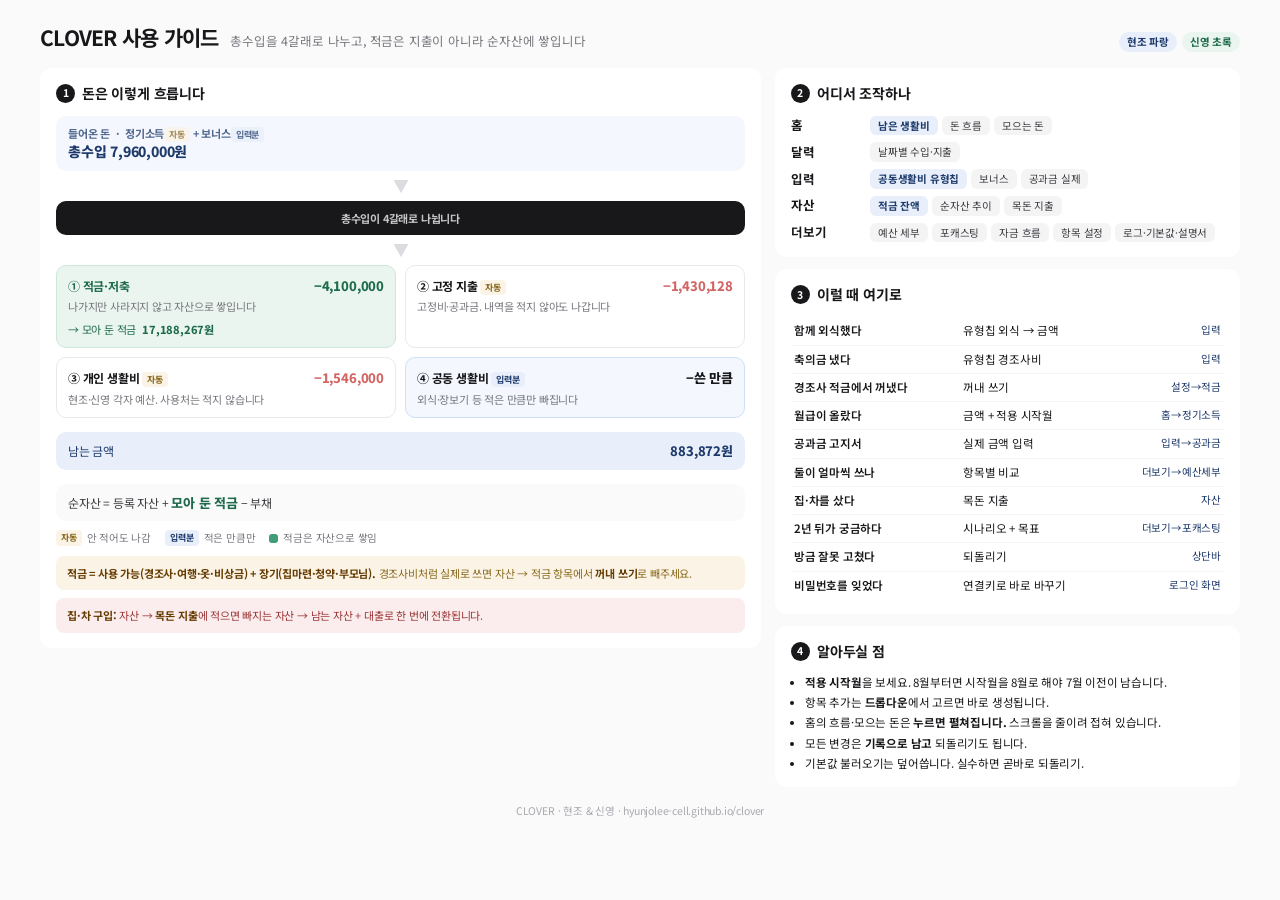
==== commit e8f7e837: "사용 설명서를 화살표 흐름도로 재구성 (ChatGPT 자문 · 중앙 허브형) - 돈의 흐름을 "총수입 → 4갈래 분기" 중앙 허브 다이어그램으로   (적금=쌓임/고정지출=자동/개인" ====
--- a/guide.html
+++ b/guide.html
@@ -15,294 +15,199 @@
 <style>
   :root {
     color-scheme: light only;
-    --blue: #3B6FE0; --blue-deep: #1E3A6B; --sky: #E8EFFB; --sky-l: #F4F7FD;
-    --green: #3F9D78; --green-bg: #EAF5EF; --green-t: #1F6B4D;
-    --warn-bg: #FBF4E6; --warn-t: #8A6A1F;
-    --red: #D26464; --red-bg: #FBEDED; --red-t: #9B3838;
-    --g50: #FAFAFA; --g100: #F4F4F5; --g200: #E9E9EC; --g300: #DCDCE0;
-    --g400: #A8A8AE; --g500: #78787F; --g700: #3D3D42; --g900: #18181B;
+    --blue:#3B6FE0; --blue-d:#1E3A6B; --sky:#E8EFFB; --sky-l:#F4F7FD;
+    --green:#3F9D78; --green-bg:#EAF5EF; --green-t:#1F6B4D;
+    --warn-bg:#FBF4E6; --warn-t:#8A6A1F;
+    --red:#D26464; --red-bg:#FBEDED; --red-t:#9B3838;
+    --g50:#FAFAFA; --g100:#F4F4F5; --g200:#E9E9EC; --g300:#DCDCE0;
+    --g400:#A8A8AE; --g500:#78787F; --g700:#3D3D42; --g900:#18181B;
   }
-  @media (prefers-color-scheme: dark) { :root { color-scheme: light only; } }
-  :root[data-theme="dark"], :root[data-theme="light"] { color-scheme: light only; }
-
-  * { box-sizing: border-box; }
-  body {
-    margin: 0; padding: 26px 18px 40px;
-    background: var(--g50); color: var(--g900);
-    font-family: 'Noto Sans KR', -apple-system, 'Malgun Gothic', sans-serif;
-    font-size: 13.5px; line-height: 1.55; letter-spacing: -.015em;
-    -webkit-font-smoothing: antialiased;
+  @media (prefers-color-scheme: dark){:root{color-scheme:light only}}
+  :root[data-theme="dark"],:root[data-theme="light"]{color-scheme:light only}
+  *{box-sizing:border-box}
+  body{
+    margin:0; padding:22px 18px 32px; background:var(--g50); color:var(--g900);
+    font-family:'Noto Sans KR',-apple-system,'Malgun Gothic',sans-serif;
+    font-size:13px; line-height:1.5; letter-spacing:-.015em;
+    -webkit-font-smoothing:antialiased;
   }
-  .wrap { max-width: 1180px; margin: 0 auto; }
-
-  header { display: flex; align-items: baseline; gap: 12px; flex-wrap: wrap; margin-bottom: 16px; }
-  h1 { margin: 0; font-size: 22px; letter-spacing: -.035em; }
-  .who { display: flex; gap: 6px; }
-  .chip { font-size: 11px; font-weight: 700; padding: 2px 8px; border-radius: 999px; }
-  .chip.hj { background: var(--sky); color: var(--blue-deep); }
-  .chip.sy { background: var(--green-bg); color: var(--green-t); }
-  .url {
-    margin-left: auto; font-family: ui-monospace, Menlo, monospace; font-size: 12px;
-    color: var(--blue-deep); background: var(--sky); padding: 5px 10px;
-    border-radius: 6px; text-decoration: none;
-  }
-
-  .cols { display: grid; grid-template-columns: 1fr 1fr; gap: 14px; align-items: start; }
-  section { background: #fff; border-radius: 12px; padding: 15px 16px; margin-bottom: 14px; }
-  h2 {
-    margin: 0 0 10px; font-size: 14.5px; letter-spacing: -.02em;
-    display: flex; align-items: center; gap: 7px;
-  }
-  h2 .n {
-    display: grid; place-items: center; width: 19px; height: 19px;
-    background: var(--g900); color: #fff; border-radius: 999px;
-    font-size: 10.5px; font-weight: 700;
-  }
-
-  /* 돈의 흐름 도식 */
-  .flow { display: grid; gap: 5px; }
-  .flow-band {
-    font-size: 10.5px; font-weight: 700; color: var(--g500);
-    padding-top: 5px;
-  }
-  .flow-band.keep { color: var(--green-t); }
-  .fr {
-    display: flex; align-items: center; gap: 8px;
-    padding: 7px 10px; border-radius: 7px; background: var(--g50);
-  }
-  .fr.in { background: var(--sky-l); }
-  .fr.keep { background: var(--green-bg); }
-  .fr.out { background: var(--g50); }
-  .fr .nm { flex: 1; font-weight: 600; }
-  .fr .amt { font-variant-numeric: tabular-nums; font-weight: 700; font-size: 12.5px; }
-  .fr .amt.minus { color: var(--red); }
-  .fr .amt.keep { color: var(--green); }
-  .tag {
-    font-size: 9.5px; font-weight: 700; padding: 1.5px 5px; border-radius: 4px;
-    background: var(--g200); color: var(--g500);
-  }
-  .tag.auto { background: var(--warn-bg); color: var(--warn-t); }
-  .tag.man { background: var(--sky); color: var(--blue-deep); }
-  .sumrow {
-    display: flex; justify-content: space-between; gap: 8px;
-    padding: 8px 10px; border-top: 1.5px solid var(--g300); margin-top: 3px;
-    font-weight: 700; font-variant-numeric: tabular-nums;
-  }
-  .sumrow.final { border-top: 2px solid var(--g900); font-size: 14px; }
-
-  .legend { display: grid; gap: 4px; margin-top: 10px; font-size: 11px; color: var(--g500); }
-  .legend div { display: flex; align-items: center; gap: 6px; }
-
-  /* 뎁스 트리 */
-  .tree { display: grid; gap: 7px; }
-  .node {
-    display: grid; grid-template-columns: 88px 1fr; gap: 10px; align-items: start;
-    padding: 8px 10px; background: var(--g50); border-radius: 7px;
-  }
-  .node > b { font-size: 12.5px; }
-  .kids { display: grid; gap: 3px; }
-  .kid { display: flex; gap: 7px; font-size: 12px; color: var(--g700); }
-  .kid i {
-    font-style: normal; color: var(--g400); flex-shrink: 0;
-    font-family: ui-monospace, monospace; font-size: 10px; padding-top: 2px;
-  }
-  .kid b { color: var(--g900); font-weight: 600; }
-
-  /* 상황 표 */
-  table { width: 100%; border-collapse: collapse; font-size: 12px; }
-  td { padding: 5.5px 4px; border-bottom: 1px solid var(--g100); vertical-align: top; }
-  tr:last-child td { border-bottom: none; }
-  td:first-child { font-weight: 600; white-space: nowrap; padding-right: 10px; }
-  td:last-child { text-align: right; white-space: nowrap; color: var(--blue-deep); font-size: 11px; }
-
-  .warn {
-    background: var(--warn-bg); color: var(--warn-t);
-    border-radius: 8px; padding: 10px 12px; font-size: 11.5px; margin-top: 8px;
-  }
-  .warn b { color: #663C02; }
-  .danger { background: var(--red-bg); color: var(--red-t); }
-
-  ul.tips { margin: 0; padding-left: 15px; display: grid; gap: 4px; font-size: 12px; }
-  ul.tips b { color: var(--g900); }
-
-  footer { color: var(--g400); font-size: 11px; text-align: center; margin-top: 6px; }
-
-  @media (max-width: 860px) { .cols { grid-template-columns: 1fr; } }
-  @media print {
-    body { background: #fff; padding: 0; font-size: 11.5px; }
-    section { border: 1px solid var(--g200); break-inside: avoid; margin-bottom: 8px; }
-    .cols { gap: 8px; }
-  }
+  .wrap{max-width:1200px; margin:0 auto}
+  header{display:flex; align-items:baseline; gap:12px; flex-wrap:wrap; margin-bottom:14px}
+  h1{margin:0; font-size:21px; letter-spacing:-.035em}
+  .tagline{color:var(--g500); font-size:12.5px}
+  .who{display:flex; gap:5px; margin-left:auto}
+  .chip{font-size:10.5px; font-weight:700; padding:2px 8px; border-radius:999px}
+  .chip.hj{background:var(--sky); color:var(--blue-d)}
+  .chip.sy{background:var(--green-bg); color:var(--green-t)}
+
+  .grid{display:grid; grid-template-columns:1.55fr 1fr; gap:14px; align-items:start}
+  section{background:#fff; border-radius:12px; padding:15px 16px; margin-bottom:12px}
+  h2{margin:0 0 12px; font-size:14px; display:flex; align-items:center; gap:7px}
+  h2 .n{display:grid; place-items:center; width:19px; height:19px; background:var(--g900);
+    color:#fff; border-radius:999px; font-size:10.5px; font-weight:700}
+
+  /* ===== 돈 흐름 다이어그램 (중앙 허브형) ===== */
+  .flow{display:grid; gap:10px}
+  .box{border-radius:10px; padding:9px 12px; font-weight:600}
+  .box .lbl{font-size:11px; font-weight:700; opacity:.75; display:block}
+  .box .amt{font-size:14px; font-weight:800; font-variant-numeric:tabular-nums}
+  .box.in{background:var(--sky-l); color:var(--blue-d)}
+  .box.hub{background:var(--g900); color:#fff; text-align:center}
+  .box.hub .amt{font-size:17px}
+
+  .arrow-down{justify-self:center; color:var(--g300); font-size:16px; line-height:.6}
+  .split{display:grid; grid-template-columns:1fr 1fr; gap:9px}
+  .branch{border:1px solid var(--g200); border-radius:10px; padding:10px 11px; position:relative}
+  .branch .head{display:flex; justify-content:space-between; align-items:baseline; gap:6px; margin-bottom:4px}
+  .branch .bt{font-size:12px; font-weight:700}
+  .branch .bv{font-size:13px; font-weight:800; font-variant-numeric:tabular-nums}
+  .branch small{color:var(--g500); font-size:11px; display:block; line-height:1.4}
+  .branch.keep{background:var(--green-bg); border-color:#CDE7DA}
+  .branch.keep .bt,.branch.keep .bv{color:var(--green-t)}
+  .branch.auto .bv{color:var(--red)}
+  .branch.man{background:var(--sky-l); border-color:#CFE0F7}
+  .branch.left{background:var(--g50)}
+  .tag{font-size:9px; font-weight:700; padding:1px 5px; border-radius:4px; vertical-align:middle}
+  .tag.a{background:var(--warn-bg); color:var(--warn-t)}
+  .tag.m{background:var(--sky); color:var(--blue-d)}
+
+  .keepflow{display:flex; align-items:center; gap:6px; margin-top:6px; font-size:11px; color:var(--green-t)}
+  .keepflow b{font-weight:800; font-variant-numeric:tabular-nums}
+  .net{margin-top:4px; background:var(--sky); border-radius:10px; padding:9px 12px;
+    display:flex; justify-content:space-between; align-items:center; font-size:12px; color:var(--blue-d)}
+  .net b{font-size:13px; font-weight:800}
+
+  .legend{display:flex; gap:14px; flex-wrap:wrap; margin-top:9px; font-size:10.5px; color:var(--g500)}
+  .legend span{display:flex; align-items:center; gap:5px}
+
+  /* ===== 화면 뎁스 지도 ===== */
+  .map{display:grid; gap:7px}
+  .mrow{display:grid; grid-template-columns:70px 1fr; gap:9px; align-items:center}
+  .mrow>b{font-size:12.5px}
+  .mkids{display:flex; flex-wrap:wrap; gap:4px}
+  .mk{font-size:10.5px; background:var(--g100); color:var(--g700); padding:2px 8px; border-radius:6px}
+  .mk.hot{background:var(--sky); color:var(--blue-d); font-weight:700}
+
+  /* ===== 상황 표 ===== */
+  table{width:100%; border-collapse:collapse; font-size:11.5px}
+  td{padding:5px 3px; border-bottom:1px solid var(--g100); vertical-align:top}
+  tr:last-child td{border-bottom:none}
+  td:first-child{font-weight:600; white-space:nowrap; padding-right:8px}
+  td:last-child{text-align:right; color:var(--blue-d); font-size:10.5px; white-space:nowrap}
+
+  .tips{margin:0; padding-left:14px; display:grid; gap:3px; font-size:11.5px}
+  .tips b{color:var(--g900)}
+  .warn{background:var(--warn-bg); color:var(--warn-t); border-radius:8px; padding:9px 11px; font-size:11px; margin-top:8px}
+  .warn.d{background:var(--red-bg); color:var(--red-t)}
+  .warn b{color:#663C02}
+  footer{color:var(--g400); font-size:10.5px; text-align:center; margin-top:4px}
+
+  @media (max-width:820px){ .grid{grid-template-columns:1fr} }
+  @media print{ body{background:#fff; padding:0; font-size:10.5px}
+    section{border:1px solid var(--g200); break-inside:avoid; margin-bottom:7px} }
 </style>
 
 <div class="wrap">
   <header>
     <h1>CLOVER 사용 가이드</h1>
+    <span class="tagline">총수입을 4갈래로 나누고, 적금은 지출이 아니라 순자산에 쌓입니다</span>
     <span class="who"><span class="chip hj">현조 파랑</span><span class="chip sy">신영 초록</span></span>
-    <a class="url" href="https://hyunjolee-cell.github.io/clover/" target="_blank"
-       rel="noopener">hyunjolee-cell.github.io/clover</a>
   </header>
 
-  <section>
-    <h2><span class="n">1</span>돈의 흐름 — 네 갈래로 나뉩니다</h2>
-    <div class="cols" style="gap:16px">
+  <div class="grid">
+    <!-- 왼쪽: 돈 흐름 다이어그램 -->
+    <section>
+      <h2><span class="n">1</span>돈은 이렇게 흐릅니다</h2>
       <div class="flow">
-        <div class="flow-band">들어온 돈</div>
-        <div class="fr in"><span class="nm">정기소득</span>
-          <span class="tag auto">자동</span><span class="amt">7,960,000</span></div>
-        <div class="fr in"><span class="nm">보너스·상여금</span>
-          <span class="tag man">입력분</span><span class="amt">받을 때만</span></div>
-        <div class="sumrow"><span>총수입</span><span>7,960,000</span></div>
-
-        <div class="flow-band keep">옮긴 돈 — 없어지지 않고 쌓입니다</div>
-        <div class="fr keep"><span class="nm">적금·저축</span>
-          <span class="tag auto">자동</span><span class="amt keep">−4,100,000</span></div>
-        <div class="fr keep" style="background:transparent;padding:2px 10px">
-          <span class="nm" style="font-weight:400;color:var(--green-t);font-size:11.5px">
-            → 모아 둔 적금으로 누적 (현재 17,188,267원)</span></div>
-
-        <div class="flow-band">쓴 돈 — 사라집니다</div>
-        <div class="fr out"><span class="nm">월 고정비</span>
-          <span class="tag auto">자동</span><span class="amt minus">−1,264,355</span></div>
-        <div class="fr out"><span class="nm">공과금</span>
-          <span class="tag auto">자동</span><span class="amt minus">−165,773</span></div>
-        <div class="fr out"><span class="nm">개인 생활비 (현조·신영)</span>
-          <span class="tag auto">자동</span><span class="amt minus">−1,546,000</span></div>
-        <div class="fr out"><span class="nm">공동 생활비</span>
-          <span class="tag man">입력분</span><span class="amt minus">쓴 만큼</span></div>
-        <div class="sumrow final"><span>남는 금액</span><span>883,872</span></div>
-      </div>
-
-      <div>
-        <div class="legend" style="margin-top:0">
-          <div><span class="tag auto">자동</span>내역을 적지 않아도 그 달에 나간 것으로 계산합니다.</div>
-          <div><span class="tag man">입력분</span>앱에 적은 만큼만 반영됩니다.</div>
+        <div class="box in">
+          <span class="lbl">들어온 돈 &nbsp;·&nbsp; 정기소득<span class="tag a">자동</span> + 보너스<span class="tag m">입력분</span></span>
+          <span class="amt">총수입 7,960,000원</span>
         </div>
-        <div class="warn">
-          <b>개인 생활비는 사용처를 적지 않습니다.</b>
-          각자 알아서 쓰는 돈이라 예산을 정해 두면 그 금액이 나간 것으로 봅니다.
-          <b>공동 생활비만</b> 어디에 얼마 썼는지 적습니다.
+        <div class="arrow-down">▼</div>
+        <div class="box hub"><span class="lbl">총수입이 4갈래로 나뉩니다</span></div>
+        <div class="arrow-down">▼</div>
+
+        <div class="split">
+          <div class="branch keep">
+            <div class="head"><span class="bt">① 적금·저축</span><span class="bv">−4,100,000</span></div>
+            <small>나가지만 사라지지 않고 자산으로 쌓입니다</small>
+            <div class="keepflow">→ 모아 둔 적금 <b>17,188,267원</b></div>
+          </div>
+          <div class="branch auto">
+            <div class="head"><span class="bt">② 고정 지출 <span class="tag a">자동</span></span><span class="bv">−1,430,128</span></div>
+            <small>고정비·공과금. 내역을 적지 않아도 나갑니다</small>
+          </div>
+          <div class="branch auto">
+            <div class="head"><span class="bt">③ 개인 생활비 <span class="tag a">자동</span></span><span class="bv">−1,546,000</span></div>
+            <small>현조·신영 각자 예산. 사용처는 적지 않습니다</small>
+          </div>
+          <div class="branch man">
+            <div class="head"><span class="bt">④ 공동 생활비 <span class="tag m">입력분</span></span><span class="bv">−쓴 만큼</span></div>
+            <small>외식·장보기 등 적은 만큼만 빠집니다</small>
+          </div>
         </div>
-        <div class="warn" style="background:var(--green-bg);color:var(--green-t)">
-          <b>적금은 나가지만 자산입니다.</b>
-          경조사비·여행·옷적금처럼 쓰기 전까지 계속 모이는 돈이라
-          순자산에 포함됩니다. 실제로 쓰셨다면
-          적금 항목에서 <b>꺼내 쓰기</b>로 빼주셔야 잔액이 맞습니다.
+
+        <div class="net"><span>남는 금액</span><b>883,872원</b></div>
+        <div class="net" style="background:var(--g50);color:var(--g700)">
+          <span>순자산 = 등록 자산 + <b style="color:var(--green-t)">모아 둔 적금</b> − 부채</span></div>
+      </div>
+      <div class="legend">
+        <span><span class="tag a">자동</span>안 적어도 나감</span>
+        <span><span class="tag m">입력분</span>적은 만큼만</span>
+        <span><span style="width:9px;height:9px;background:var(--green);border-radius:3px;display:inline-block"></span>적금은 자산으로 쌓임</span>
+      </div>
+      <div class="warn" style="margin-top:10px">
+        <b>적금 = 사용 가능(경조사·여행·옷·비상금) + 장기(집마련·청약·부모님).</b>
+        경조사비처럼 실제로 쓰면 자산 → 적금 항목에서 <b>꺼내 쓰기</b>로 빼주세요.
+      </div>
+      <div class="warn d">
+        <b>집·차 구입:</b> 자산 → <b>목돈 지출</b>에 적으면 빠지는 자산 → 남는 자산 + 대출로 한 번에 전환됩니다.
+      </div>
+    </section>
+
+    <!-- 오른쪽: 화면 지도 + 상황 -->
+    <div>
+      <section>
+        <h2><span class="n">2</span>어디서 조작하나</h2>
+        <div class="map">
+          <div class="mrow"><b>홈</b><div class="mkids"><span class="mk hot">남은 생활비</span><span class="mk">돈 흐름</span><span class="mk">모으는 돈</span></div></div>
+          <div class="mrow"><b>달력</b><div class="mkids"><span class="mk">날짜별 수입·지출</span></div></div>
+          <div class="mrow"><b>입력</b><div class="mkids"><span class="mk hot">공동생활비 유형칩</span><span class="mk">보너스</span><span class="mk">공과금 실제</span></div></div>
+          <div class="mrow"><b>자산</b><div class="mkids"><span class="mk hot">적금 잔액</span><span class="mk">순자산 추이</span><span class="mk">목돈 지출</span></div></div>
+          <div class="mrow"><b>더보기</b><div class="mkids"><span class="mk">예산 세부</span><span class="mk">포캐스팅</span><span class="mk">자금 흐름</span><span class="mk">항목 설정</span><span class="mk">로그·기본값·설명서</span></div></div>
         </div>
-        <div class="warn danger">
-          <b>순자산 = 등록 자산 + 모아 둔 적금 − 부채</b><br>
-          집·차처럼 큰 지출은 <b>자산 → 목돈 지출</b>에 적으면
-          빠지는 자산·남는 자산·대출이 한 번에 반영됩니다.
-        </div>
-      </div>
+      </section>
+
+      <section>
+        <h2><span class="n">3</span>이럴 때 여기로</h2>
+        <table>
+          <tr><td>함께 외식했다</td><td>유형칩 외식 → 금액</td><td>입력</td></tr>
+          <tr><td>축의금 냈다</td><td>유형칩 경조사비</td><td>입력</td></tr>
+          <tr><td>경조사 적금에서 꺼냈다</td><td>꺼내 쓰기</td><td>설정→적금</td></tr>
+          <tr><td>월급이 올랐다</td><td>금액 + 적용 시작월</td><td>홈→정기소득</td></tr>
+          <tr><td>공과금 고지서</td><td>실제 금액 입력</td><td>입력→공과금</td></tr>
+          <tr><td>둘이 얼마씩 쓰나</td><td>항목별 비교</td><td>더보기→예산세부</td></tr>
+          <tr><td>집·차를 샀다</td><td>목돈 지출</td><td>자산</td></tr>
+          <tr><td>2년 뒤가 궁금하다</td><td>시나리오 + 목표</td><td>더보기→포캐스팅</td></tr>
+          <tr><td>방금 잘못 고쳤다</td><td>되돌리기</td><td>상단바</td></tr>
+          <tr><td>비밀번호를 잊었다</td><td>연결키로 바로 바꾸기</td><td>로그인 화면</td></tr>
+        </table>
+      </section>
+
+      <section>
+        <h2><span class="n">4</span>알아두실 점</h2>
+        <ul class="tips">
+          <li><b>적용 시작월</b>을 보세요. 8월부터면 시작월을 8월로 해야 7월 이전이 남습니다.</li>
+          <li>항목 추가는 <b>드롭다운</b>에서 고르면 바로 생성됩니다.</li>
+          <li>홈의 흐름·모으는 돈은 <b>누르면 펼쳐집니다.</b> 스크롤을 줄이려 접혀 있습니다.</li>
+          <li>모든 변경은 <b>기록으로 남고</b> 되돌리기도 됩니다.</li>
+          <li>기본값 불러오기는 덮어씁니다. 실수하면 곧바로 되돌리기.</li>
+        </ul>
+      </section>
     </div>
-  </section>
-
-  <div class="cols">
-    <section>
-      <h2><span class="n">2</span>어디에 무엇이 있는가</h2>
-      <div class="tree">
-        <div class="node"><b>홈</b>
-          <div class="kids">
-            <div class="kid"><i>·</i><span>남는 금액 · 순자산 · 저축률</span></div>
-            <div class="kid"><i>·</i><span>돈의 흐름 — <b>각 줄을 누르면 고치는 화면으로</b></span></div>
-            <div class="kid"><i>·</i><span>공동 생활비 예산 대비 사용</span></div>
-          </div>
-        </div>
-        <div class="node"><b>달력</b>
-          <div class="kids">
-            <div class="kid"><i>·</i><span>날짜별 수입·지출·자동이체</span></div>
-            <div class="kid"><i>·</i><span>날짜를 누르면 그날 내역</span></div>
-          </div>
-        </div>
-        <div class="node"><b>입력</b>
-          <div class="kids">
-            <div class="kid"><i>·</i><span><b>공동 생활비</b> — 유형 칩 누르면 바로 생성</span></div>
-            <div class="kid"><i>·</i><span>보너스·상여금</span></div>
-            <div class="kid"><i>·</i><span>공과금 실제 금액</span></div>
-          </div>
-        </div>
-        <div class="node"><b>자산</b>
-          <div class="kids">
-            <div class="kid"><i>·</i><span>순자산 추이 (12개월)</span></div>
-            <div class="kid"><i>·</i><span><b>모아 둔 적금</b> — 적금별 잔액</span></div>
-            <div class="kid"><i>·</i><span>자산·부채 항목별 잔액</span></div>
-            <div class="kid"><i>·</i><span><b>목돈 지출</b> — 집·차 구입 기록</span></div>
-          </div>
-        </div>
-        <div class="node"><b>더보기</b>
-          <div class="kids">
-            <div class="kid"><i>·</i><span>생활비 예산 세부 — 따로·같이·<b>항목별 비교</b></span></div>
-            <div class="kid"><i>·</i><span>자산 포캐스팅 — 시나리오·목표</span></div>
-            <div class="kid"><i>·</i><span>자금 흐름 — 통장·카드·자동이체 흐름도</span></div>
-            <div class="kid"><i>·</i><span>항목 설정 — 소득·고정비·공과금·적금·예산</span></div>
-            <div class="kid"><i>·</i><span>변경 로그 · 기본값 관리 · 사용 설명서</span></div>
-            <div class="kid"><i>·</i><span>비밀번호 변경 · 로그아웃</span></div>
-          </div>
-        </div>
-        <div class="node"><b>상단바</b>
-          <div class="kids">
-            <div class="kid"><i>·</i><span><b>되돌리기</b> — 직전 변경 취소</span></div>
-            <div class="kid"><i>·</i><span>동기화 상태 · 현재 사용자</span></div>
-          </div>
-        </div>
-      </div>
-    </section>
-
-    <section>
-      <h2><span class="n">3</span>이럴 때 여기로</h2>
-      <table>
-        <tr><td>함께 외식했다</td><td>유형 칩 <b>외식</b> → 금액</td><td>입력</td></tr>
-        <tr><td>축의금 냈다</td><td>유형 칩 <b>경조사비</b> → 금액</td><td>입력</td></tr>
-        <tr><td>경조사 적금에서 꺼냈다</td><td>적금 → <b>꺼내 쓰기</b></td><td>설정 → 적금</td></tr>
-        <tr><td>내 용돈을 늘리고 싶다</td><td>예산 금액 조정</td><td>더보기 → 예산 세부</td></tr>
-        <tr><td>둘이 얼마씩 쓰나 비교</td><td><b>항목별 비교</b></td><td>더보기 → 예산 세부</td></tr>
-        <tr><td>월급이 올랐다</td><td>금액 + <b>적용 시작월</b></td><td>홈 → 정기소득</td></tr>
-        <tr><td>공과금 고지서</td><td>실제 금액 (비우면 예상값)</td><td>입력 → 공과금</td></tr>
-        <tr><td>보너스 받았다</td><td>지급일 + 금액</td><td>입력 → 보너스</td></tr>
-        <tr><td>통장 잔액 확인했다</td><td>그 달 잔액 기록</td><td>자산</td></tr>
-        <tr><td>집·차를 샀다</td><td><b>목돈 지출</b> 기록</td><td>자산</td></tr>
-        <tr><td>이체일이 바뀌었다</td><td>자동이체 수정</td><td>더보기 → 자금 흐름</td></tr>
-        <tr><td>2년 뒤가 궁금하다</td><td>시나리오 + 목표 연결</td><td>더보기 → 포캐스팅</td></tr>
-        <tr><td>방금 잘못 고쳤다</td><td><b>되돌리기</b></td><td>상단바</td></tr>
-        <tr><td>상대가 뭘 바꿨나</td><td>작업자·시각·전후 값</td><td>더보기 → 변경 로그</td></tr>
-        <tr><td>비밀번호를 잊었다</td><td><b>연결키로 바로 바꾸기</b></td><td>로그인 화면</td></tr>
-      </table>
-    </section>
   </div>
 
-  <div class="cols">
-    <section>
-      <h2><span class="n">4</span>알아두실 점</h2>
-      <ul class="tips">
-        <li><b>적용 시작월</b>을 보십시오. 8월부터 오른 월급이면 시작월을 8월로 해야 7월 이전이 남습니다.</li>
-        <li>항목은 <b>눌러야 펼쳐집니다.</b> 펼치면 금액 칸에 커서가 바로 가고, 저장하면 접힙니다.</li>
-        <li>항목 추가는 <b>드롭다운</b>에서 고르면 바로 생성됩니다. 직접 입력도 됩니다.</li>
-        <li>모든 변경은 <b>기록으로 남고 지울 수 없습니다.</b> 되돌린 사실도 남습니다.</li>
-        <li>같은 항목을 동시에 고치면 조용히 덮어쓰지 않고 알린 뒤 최신 상태로 맞춥니다.</li>
-        <li>인터넷이 끊겨도 화면은 유지되고, 연결되면 자동 저장됩니다.</li>
-      </ul>
-    </section>
-
-    <section>
-      <h2><span class="n">5</span>처음 설정 · 주의</h2>
-      <ul class="tips">
-        <li><span class="chip hj">현조</span> 계정 만들기 → 공유공간 생성 → <b>공유코드·연결키 보관</b></li>
-        <li><span class="chip sy">신영</span> 계정 만들기 → 사용자 선택 → 코드·연결키 입력</li>
-        <li>기존 가계부 금액과 통장 흐름이 이미 채워져 있습니다.</li>
-      </ul>
-      <div class="warn">
-        <b>기본값 불러오기는 덮어씁니다.</b> 고쳐 두신 금액이 함께 사라집니다.
-        실수하셨다면 곧바로 <b>되돌리기</b>를 누르십시오.
-      </div>
-      <div class="warn danger">
-        <b>연결키는 비밀번호와 같습니다.</b> 이 값을 아는 사람은 공유공간에 들어오고
-        비밀번호도 바꿀 수 있습니다. QR 공유는 외부 서비스를 거치니 민감하면 복사를 쓰십시오.
-      </div>
-    </section>
-  </div>
-
-  <footer>CLOVER · 현조 &amp; 신영 · 2026년 7월</footer>
+  <footer>CLOVER · 현조 &amp; 신영 · hyunjolee-cell.github.io/clover</footer>
 </div>
 
 </body>
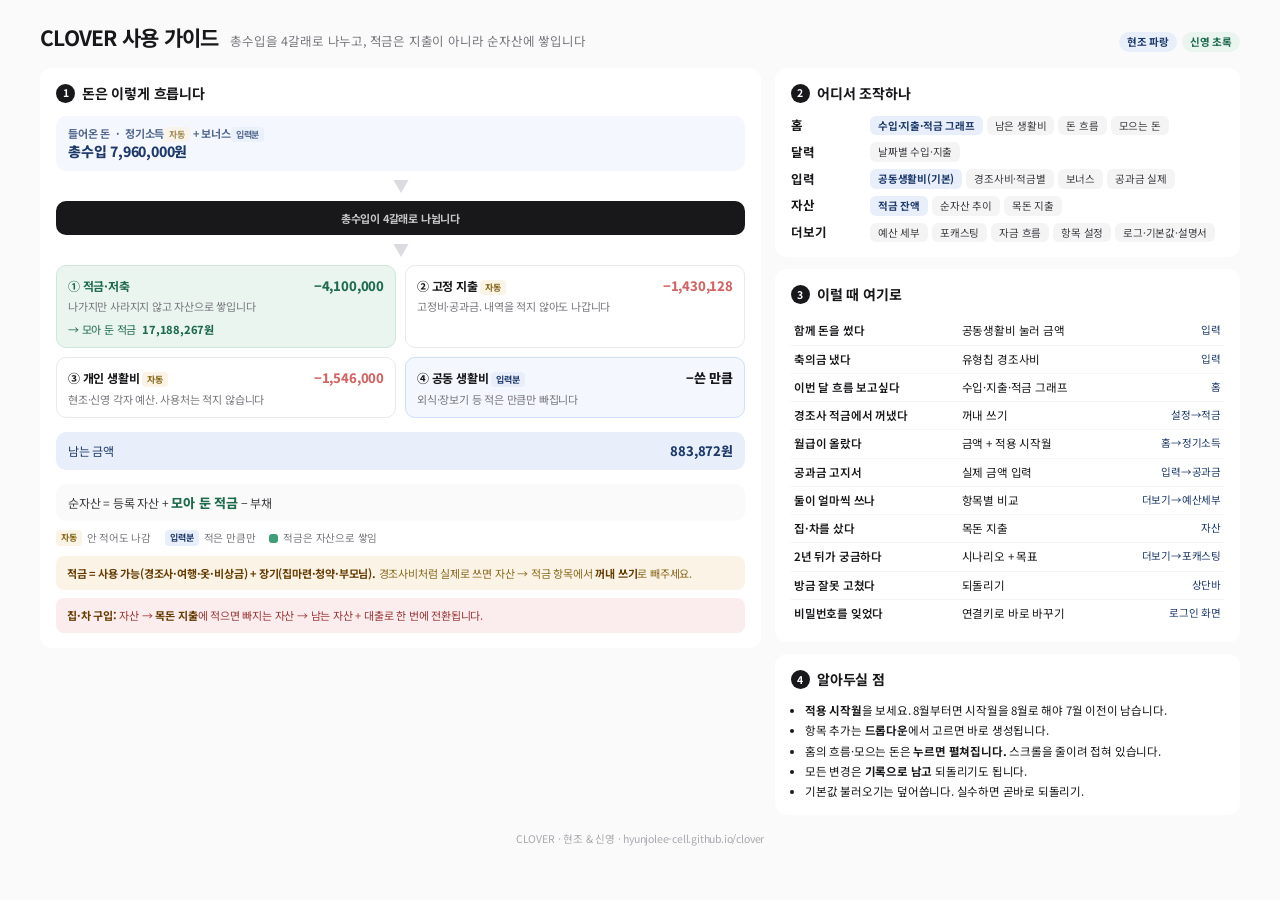
==== commit 6612e346: "순자산 추이 안내 축약 + 사용 설명서 최신화 - 추이 카드 안내 한 줄로 - 설명서: 홈에 수입·지출·적금 그래프, 입력 카테고리(공동생활비 기본+경조사비·적금별) 반영  Co-" ====
--- a/guide.html
+++ b/guide.html
@@ -170,9 +170,9 @@
       <section>
         <h2><span class="n">2</span>어디서 조작하나</h2>
         <div class="map">
-          <div class="mrow"><b>홈</b><div class="mkids"><span class="mk hot">남은 생활비</span><span class="mk">돈 흐름</span><span class="mk">모으는 돈</span></div></div>
+          <div class="mrow"><b>홈</b><div class="mkids"><span class="mk hot">수입·지출·적금 그래프</span><span class="mk">남은 생활비</span><span class="mk">돈 흐름</span><span class="mk">모으는 돈</span></div></div>
           <div class="mrow"><b>달력</b><div class="mkids"><span class="mk">날짜별 수입·지출</span></div></div>
-          <div class="mrow"><b>입력</b><div class="mkids"><span class="mk hot">공동생활비 유형칩</span><span class="mk">보너스</span><span class="mk">공과금 실제</span></div></div>
+          <div class="mrow"><b>입력</b><div class="mkids"><span class="mk hot">공동생활비(기본)</span><span class="mk">경조사비·적금별</span><span class="mk">보너스</span><span class="mk">공과금 실제</span></div></div>
           <div class="mrow"><b>자산</b><div class="mkids"><span class="mk hot">적금 잔액</span><span class="mk">순자산 추이</span><span class="mk">목돈 지출</span></div></div>
           <div class="mrow"><b>더보기</b><div class="mkids"><span class="mk">예산 세부</span><span class="mk">포캐스팅</span><span class="mk">자금 흐름</span><span class="mk">항목 설정</span><span class="mk">로그·기본값·설명서</span></div></div>
         </div>
@@ -181,8 +181,9 @@
       <section>
         <h2><span class="n">3</span>이럴 때 여기로</h2>
         <table>
-          <tr><td>함께 외식했다</td><td>유형칩 외식 → 금액</td><td>입력</td></tr>
+          <tr><td>함께 돈을 썼다</td><td>공동생활비 눌러 금액</td><td>입력</td></tr>
           <tr><td>축의금 냈다</td><td>유형칩 경조사비</td><td>입력</td></tr>
+          <tr><td>이번 달 흐름 보고싶다</td><td>수입·지출·적금 그래프</td><td>홈</td></tr>
           <tr><td>경조사 적금에서 꺼냈다</td><td>꺼내 쓰기</td><td>설정→적금</td></tr>
           <tr><td>월급이 올랐다</td><td>금액 + 적용 시작월</td><td>홈→정기소득</td></tr>
           <tr><td>공과금 고지서</td><td>실제 금액 입력</td><td>입력→공과금</td></tr>
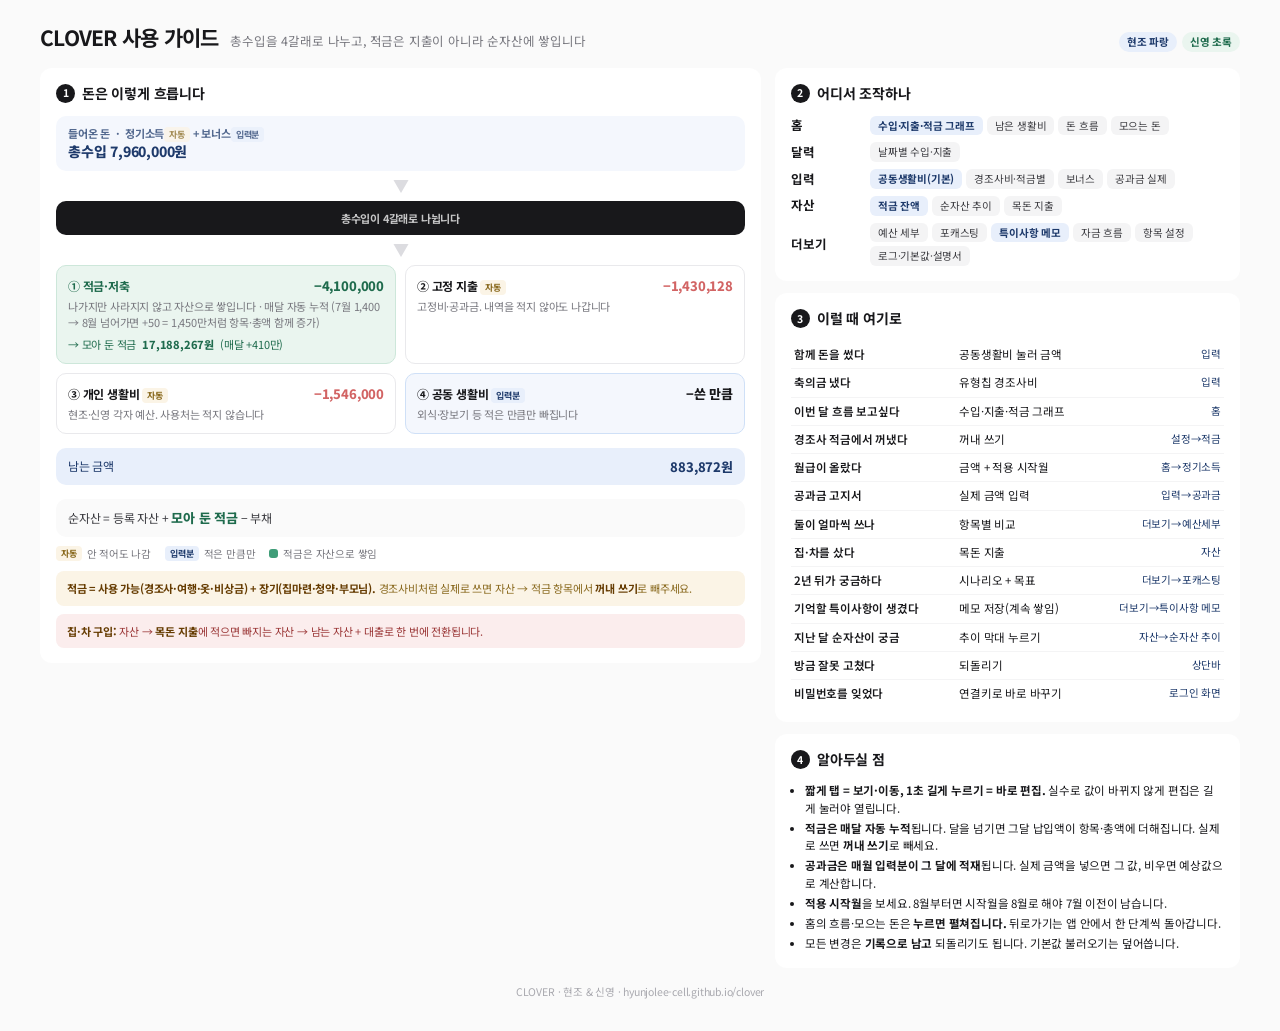
==== commit a456c643: "오류 수정·기능 추가 배치 (U1~U6) - 순자산 추이: 1~12월 순 + 막대 누르면 그달 순자산 표시(클릭 무동작 해결) - 사용설명서: 탭 핸들러에 먼저 걸려 빈 화면 되던" ====
--- a/guide.html
+++ b/guide.html
@@ -130,8 +130,9 @@
         <div class="split">
           <div class="branch keep">
             <div class="head"><span class="bt">① 적금·저축</span><span class="bv">−4,100,000</span></div>
-            <small>나가지만 사라지지 않고 자산으로 쌓입니다</small>
-            <div class="keepflow">→ 모아 둔 적금 <b>17,188,267원</b></div>
+            <small>나가지만 사라지지 않고 자산으로 쌓입니다 · 매달 자동 누적
+              (7월 1,400 → 8월 넘어가면 +50 = 1,450만처럼 항목·총액 함께 증가)</small>
+            <div class="keepflow">→ 모아 둔 적금 <b>17,188,267원</b> (매달 +410만)</div>
           </div>
           <div class="branch auto">
             <div class="head"><span class="bt">② 고정 지출 <span class="tag a">자동</span></span><span class="bv">−1,430,128</span></div>
@@ -174,7 +175,7 @@
           <div class="mrow"><b>달력</b><div class="mkids"><span class="mk">날짜별 수입·지출</span></div></div>
           <div class="mrow"><b>입력</b><div class="mkids"><span class="mk hot">공동생활비(기본)</span><span class="mk">경조사비·적금별</span><span class="mk">보너스</span><span class="mk">공과금 실제</span></div></div>
           <div class="mrow"><b>자산</b><div class="mkids"><span class="mk hot">적금 잔액</span><span class="mk">순자산 추이</span><span class="mk">목돈 지출</span></div></div>
-          <div class="mrow"><b>더보기</b><div class="mkids"><span class="mk">예산 세부</span><span class="mk">포캐스팅</span><span class="mk">자금 흐름</span><span class="mk">항목 설정</span><span class="mk">로그·기본값·설명서</span></div></div>
+          <div class="mrow"><b>더보기</b><div class="mkids"><span class="mk">예산 세부</span><span class="mk">포캐스팅</span><span class="mk hot">특이사항 메모</span><span class="mk">자금 흐름</span><span class="mk">항목 설정</span><span class="mk">로그·기본값·설명서</span></div></div>
         </div>
       </section>
 
@@ -190,6 +191,8 @@
           <tr><td>둘이 얼마씩 쓰나</td><td>항목별 비교</td><td>더보기→예산세부</td></tr>
           <tr><td>집·차를 샀다</td><td>목돈 지출</td><td>자산</td></tr>
           <tr><td>2년 뒤가 궁금하다</td><td>시나리오 + 목표</td><td>더보기→포캐스팅</td></tr>
+          <tr><td>기억할 특이사항이 생겼다</td><td>메모 저장(계속 쌓임)</td><td>더보기→특이사항 메모</td></tr>
+          <tr><td>지난 달 순자산이 궁금</td><td>추이 막대 누르기</td><td>자산→순자산 추이</td></tr>
           <tr><td>방금 잘못 고쳤다</td><td>되돌리기</td><td>상단바</td></tr>
           <tr><td>비밀번호를 잊었다</td><td>연결키로 바로 바꾸기</td><td>로그인 화면</td></tr>
         </table>
@@ -198,11 +201,12 @@
       <section>
         <h2><span class="n">4</span>알아두실 점</h2>
         <ul class="tips">
+          <li><b>짧게 탭 = 보기·이동, 1초 길게 누르기 = 바로 편집.</b> 실수로 값이 바뀌지 않게 편집은 길게 눌러야 열립니다.</li>
+          <li><b>적금은 매달 자동 누적</b>됩니다. 달을 넘기면 그달 납입액이 항목·총액에 더해집니다. 실제로 쓰면 <b>꺼내 쓰기</b>로 빼세요.</li>
+          <li><b>공과금은 매월 입력분이 그 달에 적재</b>됩니다. 실제 금액을 넣으면 그 값, 비우면 예상값으로 계산합니다.</li>
           <li><b>적용 시작월</b>을 보세요. 8월부터면 시작월을 8월로 해야 7월 이전이 남습니다.</li>
-          <li>항목 추가는 <b>드롭다운</b>에서 고르면 바로 생성됩니다.</li>
-          <li>홈의 흐름·모으는 돈은 <b>누르면 펼쳐집니다.</b> 스크롤을 줄이려 접혀 있습니다.</li>
-          <li>모든 변경은 <b>기록으로 남고</b> 되돌리기도 됩니다.</li>
-          <li>기본값 불러오기는 덮어씁니다. 실수하면 곧바로 되돌리기.</li>
+          <li>홈의 흐름·모으는 돈은 <b>누르면 펼쳐집니다.</b> 뒤로가기는 앱 안에서 한 단계씩 돌아갑니다.</li>
+          <li>모든 변경은 <b>기록으로 남고</b> 되돌리기도 됩니다. 기본값 불러오기는 덮어씁니다.</li>
         </ul>
       </section>
     </div>
